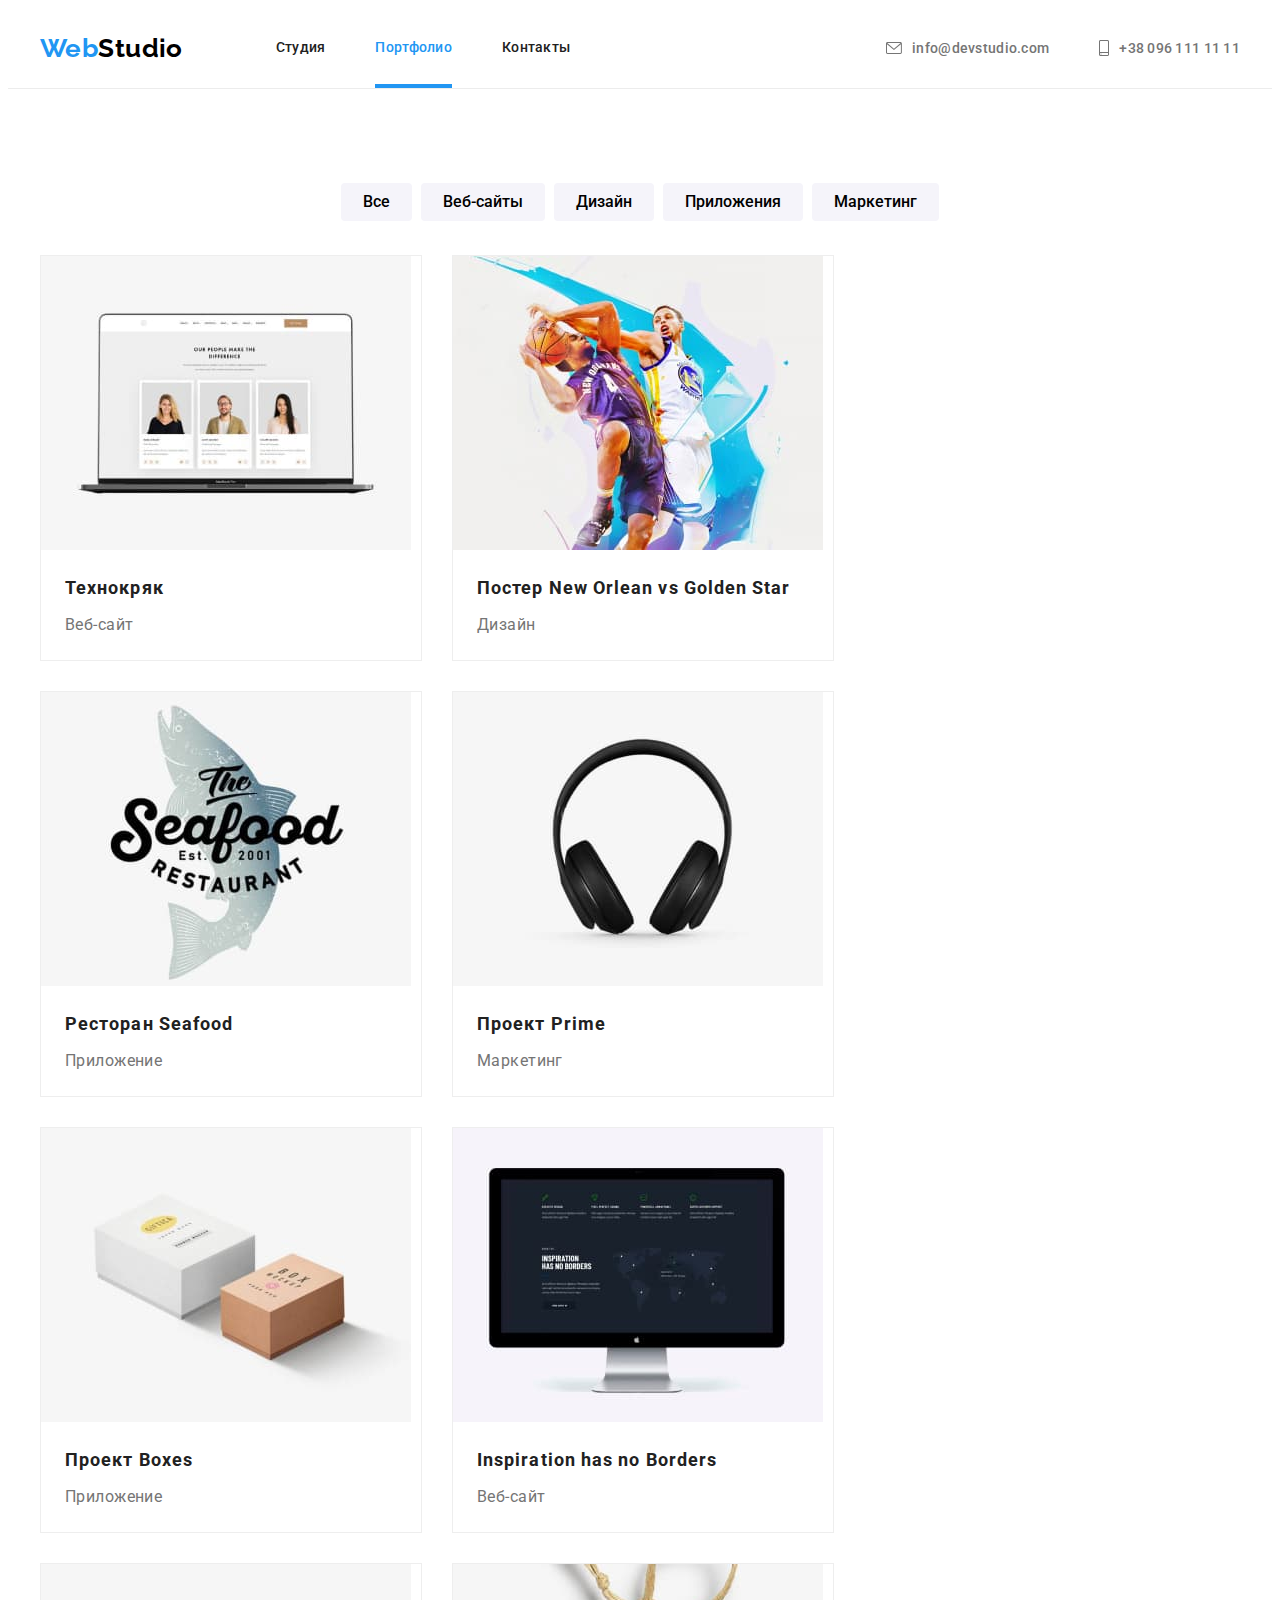
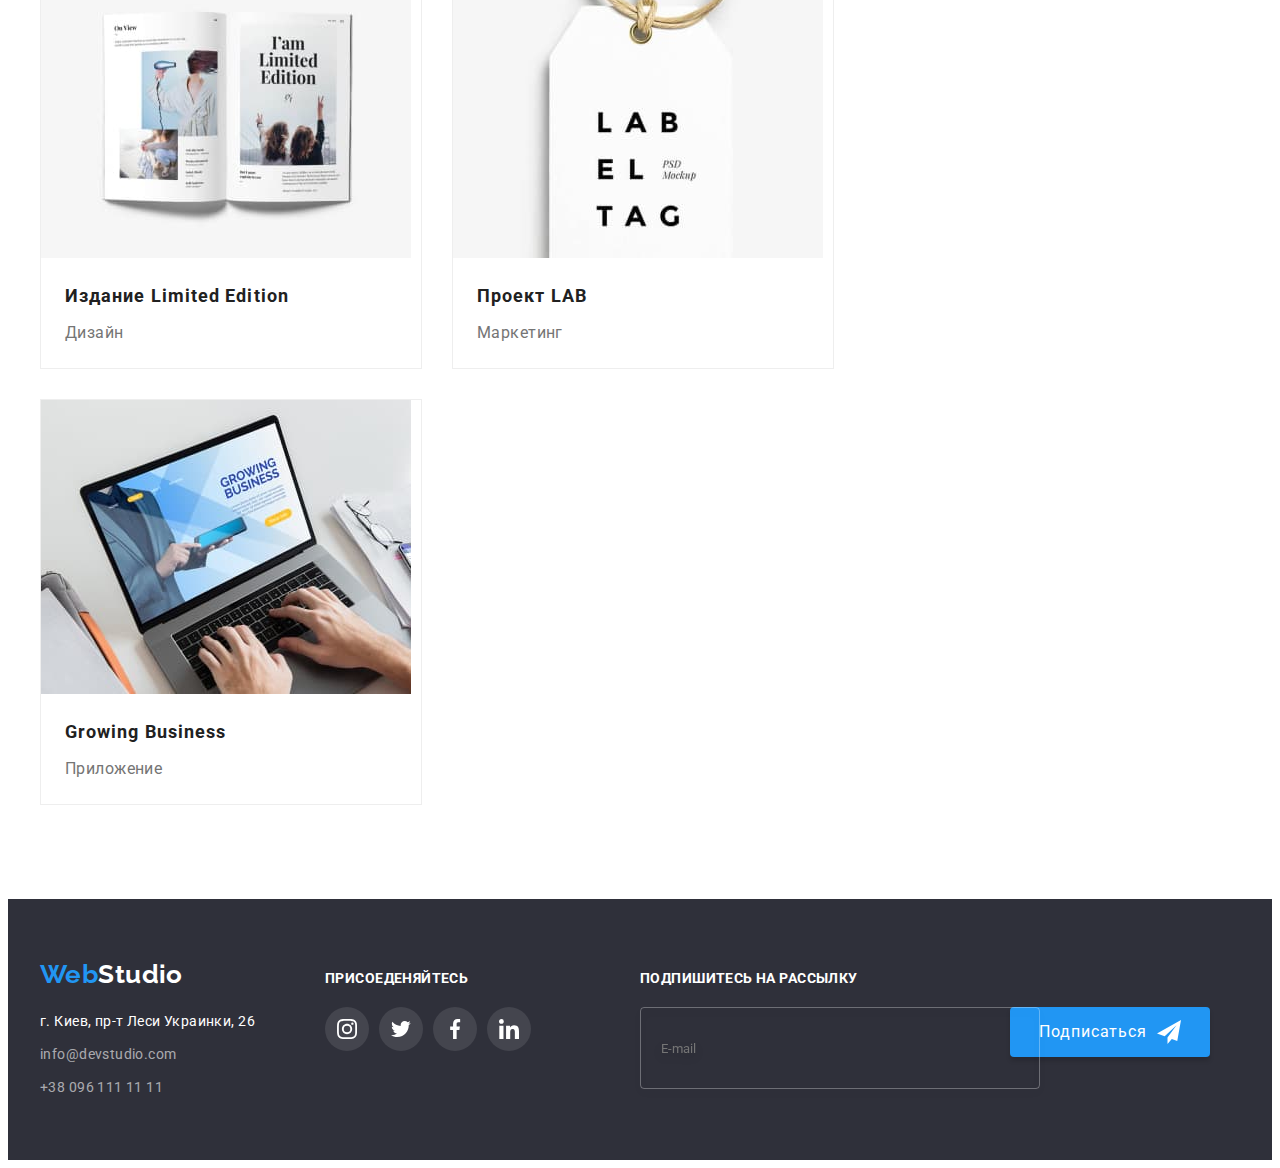
==== portfolio.html @ 7bef616f "add hw6" ====
<!DOCTYPE html>
<html lang="ru">
  <head>
    <meta charset="UTF-8" />
    <meta http-equiv="X-UA-Compatible" content="IE=edge" />
    <meta name="viewport" content="width=device-width, initial-scale=1.0" />
    <title>Portfolio</title>
    <link
      href="https://fonts.googleapis.com/css2?family=Oleo+Script&family=Raleway:wght@700&family=Roboto:wght@400;500;700;900&display=swap"
      rel="stylesheet"
    />
    <link
      rel="stylesheet"
      href="https://cdnjs.cloudflare.com/ajax/libs/modern-normalize/1.1.0/modern-normalize.min.css"
      integrity="sha512-wpPYUAdjBVSE4KJnH1VR1HeZfpl1ub8YT/NKx4PuQ5NmX2tKuGu6U/JRp5y+Y8XG2tV+wKQpNHVUX03MfMFn9Q=="
      crossorigin="anonymous"
      referrerpolicy="no-referrer"
    />
    <link rel="stylesheet" href="./css/styles.css" />
  </head>
  <body>
    <!-- Шапка Сайта -->

    <header class="page-header">
      <div class="container">
        <div class="header-container">
          <a href="./index.html" class="logo">
            <span class="logo-first">Web</span
            ><span class="logo-second">Studio</span>
          </a>
          <nav>
            <ul class="site-nav list">
              <li class="site-nav-item">
                <a href="./index.html" class="link">Студия</a>
              </li>
              <li class="site-nav-item">
                <a href="./portfolio.html" class="link current">Портфолио</a>
              </li>
              <li class="site-nav-item">
                <a href="" class="link">Контакты</a>
              </li>
            </ul>
          </nav>
          <div class="header-contact">
            <a href="mailto:info@devstudio.com" class="contact-item link">
              <svg class="button-icon" width="16" height="12">
                <use href="./images/icons.svg#icon-envelope"></use>
              </svg>
              <span class="link-text">info@devstudio.com</span>
            </a>

            <a href="tel:+380961111111" class="contact-item link">
              <svg class="button-icon" width="10" height="16">
                <use href="./images/icons.svg#icon-smartphone"></use>
              </svg>
              <span class="link-text">+38 096 111 11 11</span></a
            >
          </div>
        </div>
      </div>
    </header>

    <main>
      <section class="section portfolio">
        <div class="container">
          <ul class="filter list">
            <li class="filter-item">
              <button type="button" class="button">Все</button>
            </li>
            <li class="filter-item">
              <button type="button" class="button">Веб-сайты</button>
            </li>
            <li class="filter-item">
              <button type="button" class="button">Дизайн</button>
            </li>
            <li class="filter-item">
              <button type="button" class="button">Приложения</button>
            </li>
            <li class="filter-item">
              <button type="button" class="button">Маркетинг</button>
            </li>
          </ul>
          <ul class="project-set list">
            <li class="project-item">
              <a href="" class="link">
                <div class="card-thumb">
                  <img
                    class="card-image"
                    src="./images/website-tehnokryak.jpg"
                    alt="Веб-страница на ноутбуке"
                  />
                  <div class="project-overlay">
                    <p class="overlay-text">
                      Технокряк это современная площадка распространения
                      коронавируса. Компании используют эту платформу для
                      цифрового шпионажа и атак на защищённые сервера
                      конкурентов.
                    </p>
                  </div>
                </div>

                <div class="card-text">
                  <h2 class="title">Технокряк</h2>
                  <p class="text">Веб-сайт</p>
                </div>
              </a>
            </li>
            <li class="project-item">
              <a href="" class="link">
                <div class="card-thumb">
                  <img
                    class="card-image"
                    src="./images/basketball-poster.jpg"
                    alt="2 баскетболиста"
                  />
                  <div class="project-overlay">
                    <p class="overlay-text">
                      Технокряк это современная площадка распространения
                      коронавируса. Компании используют эту платформу для
                      цифрового шпионажа и атак на защищённые сервера
                      конкурентов.
                    </p>
                  </div>
                </div>

                <div class="card-text">
                  <h2 class="title">Постер New Orlean vs Golden Star</h2>
                  <p class="text">Дизайн</p>
                </div>
              </a>
            </li>
            <li class="project-item">
              <a href="" class="link">
                <div class="card-thumb">
                  <img
                    class="card-image"
                    src="./images/seafood-restaurant.jpg"
                    alt="Логотип с картинкой рыбы"
                  />
                  <div class="project-overlay">
                    <p class="overlay-text">
                      Технокряк это современная площадка распространения
                      коронавируса. Компании используют эту платформу для
                      цифрового шпионажа и атак на защищённые сервера
                      конкурентов.
                    </p>
                  </div>
                </div>

                <div class="card-text">
                  <h2 class="title">Ресторан Seafood</h2>
                  <p class="text">Приложение</p>
                </div>
              </a>
            </li>
            <li class="project-item">
              <a href="" class="link">
                <div class="card-thumb">
                  <img
                    class="card-image"
                    src="./images/project-prime.jpg"
                    alt="наушники"
                  />
                  <div class="project-overlay">
                    <p class="overlay-text">
                      Технокряк это современная площадка распространения
                      коронавируса. Компании используют эту платформу для
                      цифрового шпионажа и атак на защищённые сервера
                      конкурентов.
                    </p>
                  </div>
                </div>

                <div class="card-text">
                  <h2 class="title">Проект Prime</h2>
                  <p class="text">Маркетинг</p>
                </div>
              </a>
            </li>
            <li class="project-item">
              <a href="" class="link">
                <div class="card-thumb">
                  <img
                    class="card-image"
                    src="./images/project-boxes.jpg"
                    alt="2 коробки с логотипами"
                  />
                  <div class="project-overlay">
                    <p class="overlay-text">
                      Технокряк это современная площадка распространения
                      коронавируса. Компании используют эту платформу для
                      цифрового шпионажа и атак на защищённые сервера
                      конкурентов.
                    </p>
                  </div>
                </div>

                <div class="card-text">
                  <h2 class="title">Проект Boxes</h2>
                  <p class="text">Приложение</p>
                </div>
              </a>
            </li>
            <li class="project-item">
              <a href="" class="link">
                <div class="card-thumb">
                  <img
                    class="card-image"
                    src="./images/website-inspiration.jpg"
                    alt="Веб-страница на мониторе"
                  />
                  <div class="project-overlay">
                    <p class="overlay-text">
                      Технокряк это современная площадка распространения
                      коронавируса. Компании используют эту платформу для
                      цифрового шпионажа и атак на защищённые сервера
                      конкурентов.
                    </p>
                  </div>
                </div>

                <div class="card-text">
                  <h2 class="title">Inspiration has no Borders</h2>
                  <p class="text">Веб-сайт</p>
                </div>
              </a>
            </li>
            <li class="project-item">
              <a href="" class="link">
                <div class="card-thumb">
                  <img
                    class="card-image"
                    src="./images/magazine-limited-edition.jpg"
                    alt="журнал"
                  />
                  <div class="project-overlay">
                    <p class="overlay-text">
                      Технокряк это современная площадка распространения
                      коронавируса. Компании используют эту платформу для
                      цифрового шпионажа и атак на защищённые сервера
                      конкурентов.
                    </p>
                  </div>
                </div>

                <div class="card-text">
                  <h2 class="title">Издание Limited Edition</h2>
                  <p class="text">Дизайн</p>
                </div>
              </a>
            </li>
            <li class="project-item">
              <a href="" class="link">
                <div class="card-thumb">
                  <img
                    class="card-image"
                    src="./images/project-lab.jpg"
                    alt="Ярлык с лэйблом"
                  />
                  <div class="project-overlay">
                    <p class="overlay-text">
                      Технокряк это современная площадка распространения
                      коронавируса. Компании используют эту платформу для
                      цифрового шпионажа и атак на защищённые сервера
                      конкурентов.
                    </p>
                  </div>
                </div>

                <div class="card-text">
                  <h2 class="title">Проект LAB</h2>
                  <p class="text">Маркетинг</p>
                </div>
              </a>
            </li>
            <li class="project-item">
              <a href="" class="link">
                <div class="card-thumb">
                  <img
                    class="card-image"
                    src="./images/website-growing-business.jpg"
                    alt="Человек работает за ноутбуком в приложении"
                  />
                  <div class="project-overlay">
                    <p class="overlay-text">
                      Технокряк это современная площадка распространения
                      коронавируса. Компании используют эту платформу для
                      цифрового шпионажа и атак на защищённые сервера
                      конкурентов.
                    </p>
                  </div>
                </div>

                <div class="card-text">
                  <h2 class="title">Growing Business</h2>
                  <p class="text">Приложение</p>
                </div>
              </a>
            </li>
          </ul>
        </div>
      </section>
    </main>

    <!-- Подвал -->
    <footer class="footer">
      <div class="container">
        <div class="separator">
          <div class="left-footer">
            <a href="./index.html" class="logo">
              <span class="logo-first">Web</span
              ><span class="logo-second">Studio</span>
            </a>
            <address class="address">
              <p class="text-address">г. Киев, пр-т Леси Украинки, 26</p>
              <a href="mailto:info@devstudio.com" class="link"
                >info@devstudio.com</a
              >
              <a href="tel:+380961111111" class="link">+38 096 111 11 11</a>
            </address>
          </div>
          <div class="right-footer">
            <b class="join-text">присоеденяйтесь</b>
            <ul class="social-list list">
              <li class="social-item">
                <a href="" class="link"
                  ><svg class="social-icon">
                    <use href="./images/icons.svg#icon-instagram"></use>
                  </svg>
                </a>
              </li>
              <li class="social-item">
                <a href="" class="link"
                  ><svg class="social-icon">
                    <use href="./images/icons.svg#icon-twitter"></use>
                  </svg>
                </a>
              </li>
              <li class="social-item">
                <a href="" class="link"
                  ><svg class="social-icon">
                    <use href="./images/icons.svg#icon-facebook"></use>
                  </svg>
                </a>
              </li>
              <li class="social-item">
                <a href="" class="link"
                  ><svg class="social-icon">
                    <use href="./images/icons.svg#icon-linkedin"></use>
                  </svg>
                </a>
              </li>
            </ul>
          </div>
          <div class="right-footer">
            <b class="join-text">подпишитесь на рассылку</b>
            <form class="subscription-form">
              <label class="form-field"
                ><!-- <span class="email-label">Email</span> -->
                <input
                  type="email"
                  name="email"
                  class="form-input"
                  placeholder="E-mail"
                  required
              /></label>
              <button class="send-button button" type="submit">
                <span class="send-text">Подписаться</span>
                <svg class="send-icon">
                  <use href="./images/icons.svg#icon-send"></use>
                </svg>
              </button>
            </form>
          </div>
        </div>
      </div>
    </footer>
  </body>
</html>
---- css/styles.css ----
/* color: #757575; Основной цвет текста */
/* color: #212121; вторичный цвет текста */
/* #FFFFFF основной цвет фоона */
/* #2F303A вторичный цвет фона */
:root {
  --primary-text-color: #757575;
  --title-text-color: #212121;
  --button-hover-color: #188ce8;
  --accent-color: #2196f3;
  --primary-white-color: #ffffff;
  --secondary-bg-color: #2f303a;
  --filter-bg-color: #f5f4fa;
  --border-color: #eeeeee;
  --social-icons-color: #afb1b8;
  --cubic-const: cubic-bezier(0.4, 0, 0.2, 1);
  --trans-time: 250ms;
}
/* html {
  box-sizing: border-box;
}
*,
*::before,
*::after {
  box-sizing: inherit;
} */
img {
  display: block;
  max-width: 100%;
  height: auto;
}
h1,
h2,
h3,
h4,
h5,
h6,
p,
ul {
  margin: 0;
  padding: 0;
}

body {
  color: var(--primary-text-color);
  background-color: var(--primary-white-color);

  font-family: "Roboto", sans-serif;
  /* font-weight: 400; */
  font-size: 14px;
  letter-spacing: 0.03em;
  line-height: 1.71;
}
button,
input,
optgroup,
select,
textarea {
  font-family: "Roboto", sans-serif;
}
.list {
  list-style: none;
}
.link {
  text-decoration: none;
}
.project-set .link,
.header-contact .link {
  color: inherit;
}
.container {
  width: 1200px;
  padding-left: 15px;
  padding-right: 15px;
  margin: 0 auto;
}

/* COLOR hover */
.address .link,
.page-header .link {
  transition: color var(--trans-time) var(--cubic-const);
}
/* background-color hover */
.hero .button,
.social-item .link {
  transition: background-color var(--trans-time) var(--cubic-const);
}
/* fill hover */
.contact-item .button-icon,
.social-item .social-icon,
.clients-item .client-icon {
  transition: fill var(--trans-time) var(--cubic-const);
}
/* border hover */

/* HEADER */

.header-container {
  height: 80px;
  display: flex;
  justify-content: center;
  align-items: center;
}
.page-header {
  /*   padding-top: 24px;
  padding-bottom: 25px; */
  border-bottom: 1px solid #ececec;
}

/* Logo styles */

.page-header .logo {
  margin-right: 93px;
}
.logo {
  display: inline-block;

  text-decoration: none;
  font-family: "Raleway", sans-serif;
  font-weight: 700;
  line-height: 1.19;
  font-size: 26px;
}
.logo-first {
  color: var(--accent-color);
}
.logo-second {
  color: #000000;
}

/* site navigation styles */
.site-nav {
  display: flex;
}
.site-nav-item:not(:last-child) {
  margin-right: 50px;
}
.site-nav .link {
  position: relative;
  display: block;
  padding-top: 32px;
  padding-bottom: 32px;
  color: var(--title-text-color);
}
/* Current link underline */
.site-nav .link.current::after {
  content: "";
  position: absolute;

  bottom: 0;
  left: 0;
  display: block;
  width: 100%;
  height: 4px;
  background-color: var(--accent-color);
}
.site-nav .link.current {
  color: var(--accent-color);
}
/* contact style */
.header-contact {
  display: flex;

  margin-left: auto;
}
.contact-item:not(:last-child) {
  margin-right: 50px;
}

/* header link style */
.page-header .link {
  font-weight: 500;
  line-height: 1.14;
  letter-spacing: 0.02em;
}
.page-header .link:hover,
.page-header .link:focus {
  color: var(--accent-color);
}
/* hero style */
.hero {
  display: flex;
  justify-content: center;
  align-items: center;
  margin: 0 auto;
  max-width: 1600px;
  height: 600px;
  text-align: center;

  /*   padding-top: 200px;
  padding-bottom: 200px; */

  background-image: linear-gradient(
      rgba(47, 48, 58, 0.4),
      rgba(47, 48, 58, 0.4)
    ),
    url("../images/overlay.jpg");
  background-size: cover;
  background-position: center;
  background-repeat: no-repeat;
  color: var(--primary-white-color);
}
.hero-title {
  max-width: 696px;
  margin: 0 auto 30px;
  font-weight: 900;
  font-size: 44px;
  line-height: 1.36;
  letter-spacing: 0.06em;
  text-transform: uppercase;
}
.button {
  cursor: pointer;
  border-radius: 4px;
  border: 0px;
}

.hero .button {
  background-color: var(--accent-color);
  color: var(--primary-white-color);
  padding: 10px 32px;
  border-radius: 4px;
  box-shadow: 0px 4px 4px rgba(0, 0, 0, 0.15);
  font-size: 16px;
  font-weight: 700;
  line-height: 1.87;

  letter-spacing: 0.06em;
}
.hero .button:hover,
.hero .button:focus {
  background-color: var(--button-hover-color);
}
/* title style */
.title,
.section-title {
  color: var(--title-text-color);
  font-weight: 700;
}

.section {
  padding-top: 94px;
  padding-bottom: 94px;
}
.section.no-btm-padding {
  padding-bottom: 0;
}

.section-title {
  margin: 0 auto 50px;
  font-size: 36px;
  line-height: 1.16;
  text-align: center;
}

/* FEATURES style */
.features-list {
  display: flex;
  flex-wrap: wrap;
  margin-right: -30px;
  margin-bottom: -30px;
  justify-content: center;
}

.features-list .title {
  margin-bottom: 10px;
  font-size: 14px;
  line-height: 1.14;
  text-transform: uppercase;
}

.features-list .item {
  flex-basis: calc((100% / 4) - 30px);
  margin-right: 30px;
  margin-bottom: 30px;
}

/* Services section */
.services-item {
  position: relative;
}
.services-list {
  display: flex;
}
.services-item:not(:last-child) {
  margin-right: 30px;
}
.service-overlay {
  position: absolute;
  bottom: 0;
  right: 0;
  display: flex;
  justify-content: center;
  align-items: center;
  background-color: rgba(47, 48, 58, 0.8);
  width: 100%;
  height: 70px;
}
.service-text {
  padding-left: 15px;
  padding-right: 15px;
  color: var(--primary-white-color);
  font-size: 14px;
  line-height: 1.14;
  text-align: center;
  text-transform: uppercase;
}

/* Team section */
.team {
  background-color: var(--filter-bg-color);
}
.team-item .card {
  box-shadow: 0px 1px 3px rgba(0, 0, 0, 0.12), 0px 1px 1px rgba(0, 0, 0, 0.14),
    0px 2px 1px rgba(0, 0, 0, 0.2);
}
.team-list {
  display: flex;
  flex-wrap: wrap;
  margin-right: -30px;
  margin-bottom: -30px;
}

.team-item {
  background-color: var(--primary-white-color);
  flex-basis: calc((100% / 4) - 30px);
  margin-right: 30px;
  margin-bottom: 30px;
  text-align: center;
  justify-content: center;
  font-size: 16px;
  line-height: 1.88;

  border-radius: 0px 0px 4px 4px;
} /* 
.team-item:not(:last-child) {
  margin-right: 30px;
} */
.team-text {
  display: block;
  margin-top: auto;
  padding-top: 30px;
  padding-bottom: 30px;
}
.team-text .text {
  margin-bottom: 16px;
}
.team-item .title {
  margin-bottom: 10px;
  font-weight: 500;
}
/* footer style */
.footer {
  padding-top: 60px;
  padding-bottom: 60px;
  background-color: var(--secondary-bg-color);
}
.footer .logo {
  margin-bottom: 20px;
}
.footer .logo-second {
  color: var(--primary-white-color);
}

.text-address {
  color: var(--primary-white-color);
}
.address {
  font-style: normal;
  display: flex;
  flex-direction: column;
}
.address > *:not(:last-child) {
  margin-bottom: 9px;
}
.address .link {
  color: rgba(255, 255, 255, 0.6);
}
.address .link:hover,
.address .link:focus {
  color: var(--accent-color);
}

/* PORTFOLIO PAGE */
/* filters style */

.filter.list {
  display: flex;
  justify-content: center;
  align-items: center;
  margin-bottom: 34px;
}
.filter-item {
  display: inline-block;
}
.filter-item:not(:last-child) {
  margin-right: 9px;
}

.filter .button {
  position: relative;
  background-color: var(--filter-bg-color);
  font-weight: 500;
  font-size: 16px;
  line-height: 1.63;

  padding: 6px 22px;
  transition: color var(--trans-time) var(--cubic-const),
    background-color var(--trans-time) var(--cubic-const);
}

.filter .button::before {
  content: " ";
  position: absolute;
  top: 0;
  right: 0;
  bottom: 0;
  left: 0;
  border-radius: 4px;
  box-shadow: 0px 3px 1px rgba(0, 0, 0, 0.1), 0px 1px 2px rgba(0, 0, 0, 0.08),
    0px 2px 2px rgba(0, 0, 0, 0.12);
  /* Create the box shadow at expanded size. */

  /* Hidden by default. */
  opacity: 0;
  transition: opacity var(--trans-time) var(--cubic-const);
}
.filter .button:hover::before,
.filter .button:focus::before {
  opacity: 1;
}
.filter .button:hover,
.filter .button:focus {
  background-color: var(--accent-color);
  color: var(--primary-white-color);
}
/* projects styles */

.project-set .title {
  font-size: 18px;
  line-height: 2;
  letter-spacing: 0.06em;
}
.project-set .text {
  font-size: 16px;
  line-height: 1.88;
}
.project-set {
  display: flex;
  flex-wrap: wrap;
  margin-right: -30px;
  margin-bottom: -30px;
}
.project-item {
  flex-basis: calc((100% / 3) - 30px);
  margin-right: 30px;
  margin-bottom: 30px;
  border: 1px solid var(--border-color);
  /*   overflow: hidden; */
}
.project-item a {
  display: block;
}
.card-text {
  padding: 20px 24px;
  text-align: left;
}

.card-text > .title {
  margin-bottom: 4px;
}
/* SVG SETTINGS */
.button-icon {
  padding: 0;
  margin: 0;
  /*  display: inline-block; */
  /* vertical-align: middle; */
}
.contact-item.link {
  display: flex;
  justify-content: center;
  align-items: center;
  line-height: normal;
}
.header-contact .button-icon {
  margin-right: 10px;
  fill: var(--primary-text-color);
}

.contact-item.link:hover > *,
.contact-item.link:focus > * {
  fill: var(--accent-color);
}
.hero-container {
  padding-left: 15px;
  padding-right: 15px;
  margin: 0 auto;
}
.features-icons {
  width: 70px;
  height: 70px;
}

.features-thumb {
  padding: 25px 100px;
  margin-bottom: 30px;
  background-color: var(--filter-bg-color);
}
.social-icon {
  width: 20px;
  height: 20px;
  fill: var(--social-icons-color);
}
.social-list {
  display: flex;
  flex-basis: calc((100% / 4) - 10px);
  margin-right: -10px;
  justify-content: center;
  align-items: center;
}
.social-item {
  width: 44px;
  height: 44px;
  background-color: var(--primary-white-color);

  display: block;

  text-align: center;
  margin-right: 10px;
}
.team .social-item .link {
  background-color: var(--primary-white-color);
}
.social-item .link {
  border-radius: 50%;
  width: 100%;
  height: 100%;
  display: flex;
  align-items: center;
  justify-content: center;
}
.social-item .link:focus > *,
.social-item .link:hover > * {
  fill: var(--primary-white-color);
}
.social-item .link:focus,
.social-item .link:hover {
  background-color: var(--accent-color);
}
.clients .section-title {
  margin-bottom: 50px;
}
.clients-list {
  display: flex;
  /*   flex-basis: calc((100% / 6) - 30px); */
  margin-right: -30px;

  align-items: center;
}
.clients-item {
  width: 100%;
  height: 100%;
  margin-right: 30px;
}
.clients-item .link {
  padding: 16px 32px;
  width: 170px;
  height: 92px;
  display: block;
  border: 1px solid var(--social-icons-color);
  border-radius: 4px;
  transition: border-color var(--trans-time) var(--cubic-const);
  /* align-items: center;
  justify-content: center; */
}
.client-icon {
  margin: 0;
  padding: 0;
  width: 100%;
  height: 100%;
  fill: var(--social-icons-color);
}
.clients-item .link:focus,
.clients-item .link:hover {
  border-color: var(--accent-color);
}
.clients-item .link:focus > *,
.clients-item .link:hover > * {
  fill: var(--accent-color);
}
.separator {
  display: flex;
}
.left-footer {
  margin-right: 70px;
}
.right-footer:not(:last-child) {
  margin-right: 109px;
}
.right-footer {
  padding-top: 12px;
}
.join-text {
  display: block;
  line-height: 1.14;
  color: var(--primary-white-color);
  text-transform: uppercase;
  margin-bottom: 20px;
}
.footer .social-icon {
  fill: var(--primary-white-color);
}
.footer .social-item {
  background-color: transparent;
}
.right-footer .link {
  background: rgba(255, 255, 255, 0.1);
}
.project-item .link {
  position: relative;
  width: 100%;
  height: 100%;
}
.project-item .link::before {
  content: " ";
  position: absolute;
  top: 0;
  right: 0;
  bottom: 0;
  left: 0;
  box-shadow: 0px 1px 1px rgba(0, 0, 0, 0.12), 0px 4px 4px rgba(0, 0, 0, 0.06),
    1px 4px 6px rgba(0, 0, 0, 0.16);
  opacity: 0;
  transition: opacity var(--trans-time) var(--cubic-const);
}
.project-item .link:hover::before,
.project-item .link:focus::before {
  opacity: 1;
}
.link-text {
  display: block;
}
.card-thumb {
  position: relative;
  overflow: hidden;
}
.project-overlay {
  display: flex;
  justify-content: center;
  align-items: center;
  position: absolute;

  top: 0;
  left: 0;
  /*   right: 0;
  bottom: 0; */
  width: 100%;
  height: 101%;
  background-color: rgba(33, 150, 243, 0.9);
  transform: translateY(100%);
  transition: transform var(--trans-time) var(--cubic-const);
}
.project-item :hover .project-overlay,
.project-item :focus .project-overlay {
  transform: translateY(0);
}
.overlay-text {
  padding-left: 24px;
  padding-right: 24px;
  /*   width: 322px; */
  color: var(--primary-white-color);
  font-size: 18px;
  line-height: 1.56;

  /* or 156% */
}

/* Backdrop  */
.backdrop {
  position: fixed;
  top: 0;
  left: 0;
  width: 100%;
  height: 100%;
  background: rgba(0, 0, 0, 0.2);
  opacity: 1;
  /*   visibility: visible; */
  transition: opacity 250ms ease-in;
  /* transition: opacity var(--trans-time) cubic-bezier(); */
}
.backdrop.is-hidden {
  opacity: 0;
  pointer-events: none;
}
.modal {
  position: absolute;
  top: 50%;
  left: 50%;
  transform: translate(-50%, -50%) scale(1);
  min-height: 581px;
  min-width: 528px;
  background-color: var(--primary-white-color);
  box-shadow: 0px 1px 3px rgba(0, 0, 0, 0.12), 0px 1px 1px rgba(0, 0, 0, 0.14),
    0px 2px 1px rgba(0, 0, 0, 0.2);
  border-radius: 4px;
  transition: transform 250ms ease-out;
}
.modal-button {
  position: absolute;
  top: 8px;
  right: 8px;
  /* transform: translate(-50%, -50%); */
  /*   display: flex;
  align-items: center;
  justify-content: center; */

  width: 30px;
  height: 30px;
  border-radius: 50%;
  background-color: var(--primary-white-color);
  margin: 0;
  padding: 0;
  border: 1px solid rgba(0, 0, 0, 0.1);
}

.modal-button:hover,
.modal-button:focus {
  cursor: pointer;
}
.modal-icon {
  position: absolute;
  top: 50%;
  left: 50%;
  transform: translate(-50%, -50%);
  width: 11px;
  height: 11px;
  fill: #000000;
  transition: fill var(--trans-time) var(--cubic-const);
}
.modal-button:hover > .modal-icon {
  fill: var(--accent-color);
}
.backdrop.is-hidden .modal {
  transform: translate(-50%, -50%) scale(0.9);
}
/* .subscription-form .email-label {
  position: absolute;

  left: 16px;
  top: 50%;
  transform: translateY(-50%);
  font-size: 16px;
  line-height: 1.25;
  margin-right: 45px;
  color: rgba(255, 255, 255, 0.6);
} */
.subscription-form {
  display: flex;
  justify-content: center;
  align-items: center;
  height: 50px;
}
.subscription-form .form-field {
  position: relative;
  display: block;
  min-width: 358px;
  height: 100%;
  margin-right: 12px;
}
.subscription-form .form-input {
  width: 100%;
  height: 100%;
  color: var(--primary-white-color);
  background-color: inherit;
  border: 1px solid rgba(255, 255, 255, 0.3);

  filter: drop-shadow(0px 4px 4px rgba(0, 0, 0, 0.15));
  border-radius: 4px;
  margin: 0;
  padding: 15px 20px;
}
.subscription-form .send-button {
  width: 200px;
  height: 100%;
  display: flex;
  justify-content: center;
  align-items: center;

  background-color: var(--accent-color);
  box-shadow: 0px 4px 4px rgba(0, 0, 0, 0.15);
}
.subscription-form .send-text {
  margin-right: 10px;
  color: var(--primary-white-color);

  font-size: 16px;
  line-height: 1.87;

  letter-spacing: 0.06em;
}

.subscription-form .send-icon {
  fill: var(--primary-white-color);
  width: 24px;
  height: 24px;
}
.application-form .inputs {
  display: flex;
  flex-direction: column;
  align-items: center;
  justify-content: center;
  width: 100%;
}
.application-form .form-field {
  position: relative;
  width: 100%;
  /* height: 40px; */
  display: block;
  margin-bottom: 28px;
}
.application-form .form-input {
  width: 100%;
  padding-top: 12px;
  padding-bottom: 12px;
  padding-right: 12px;
  padding-left: 42px;
  border: 1px solid rgba(33, 33, 33, 0.2);
  color: var(--title-text-color);
  border-radius: 4px;
  transition: border-color var(--trans-time) var(--cubic-const);
}
/* label {
  display: block;
}
 */
.form-container {
  width: 100%;
  padding-top: 40px;
  padding-left: 40px;
  padding-right: 40px;
  margin: 0 auto;
}
.application-text {
  display: block;
  text-align: center;
  margin-bottom: 30px;
  font-size: 20px;
  line-height: 1.15;

  color: var(--title-text-color);
}
.application-form .comment-area::placeholder {
  letter-spacing: 0.01em;

  color: rgba(117, 117, 117, 0.5);
}
.application-form .comment-area {
  display: block;
  width: 100%;
  padding: 12px 16px;
  border: 1px solid rgba(33, 33, 33, 0.2);
  color: var(--title-text-color);
  border-radius: 4px;
  resize: none;
  transition: border-color var(--trans-time) var(--cubic-const);
}

.application-form .label-text {
  position: absolute;
  left: 0;
  top: -4px;
  transform: translateY(-100%);
  display: block;
  margin-bottom: 4px;
  font-size: 12px;
  line-height: 1.16;
  /* identical to box height */

  letter-spacing: 0.01em;
}
.application-icon {
  position: absolute;
  top: 50%;
  transform: translateY(-50%);
  left: 12px;
  display: inline-block;
  width: 18px;
  height: 18px;
  fill: var var(--title-text-color);
  transition: fill var(--trans-time) var(--cubic-const);
}
.checkbox {
  position: absolute;
  width: 1px;
  height: 1px;
  margin: -1px;
  border: 0;
  padding: 0;
  clip: rect(0 0 0 0);
  overflow: hidden;
  /*   -webkit-appearance: none;
  -moz-appearance: none;
  appearance: none; */
}
.checkbox-label {
  display: flex;
  align-items: center;
  justify-content: center;
  cursor: pointer;
  margin-bottom: 30px;
}
.checkbox-icon {
  display: inline-block;
  width: 16px;
  height: 15px;

  /*   background-image: url("../images/check.svg"); */
  border: 2px solid var(--title-text-color);
  border-radius: 2px;
  margin-right: 7px;
  transition: background-color var(--trans-time) var(--cubic-const);
}
.checkbox:checked + .checkbox-icon {
  border: 0;
  border-color: transparent;
  background-color: var(--accent-color);
  background-size: contain;
  background-origin: border-box;
}
.mailing-text {
  user-select: none;
}
.mailing-text .link {
  color: var(--accent-color);
  text-decoration: underline;
}
.application-form .send-button {
  display: block;
  width: 200px;
  height: 50px;
  margin: 0 auto;
  background-color: var(--accent-color);
  box-shadow: 0px 4px 4px rgba(0, 0, 0, 0.15);
}
.application-form .send-text {
  color: var(--primary-white-color);

  font-size: 16px;
  line-height: 1.87;

  letter-spacing: 0.06em;
}
.send-button:hover,
.send-button:focus {
  background-color: var(--button-hover-color);
}
.send-button {
  transition: background-color var(--trans-time) var(--cubic-const);
}
.application-form .comment-area:focus,
.application-form .form-input:focus {
  border-color: var(--accent-color);
  outline: transparent;
}
.application-form .form-input:focus + .application-icon {
  fill: var(--accent-color);
}
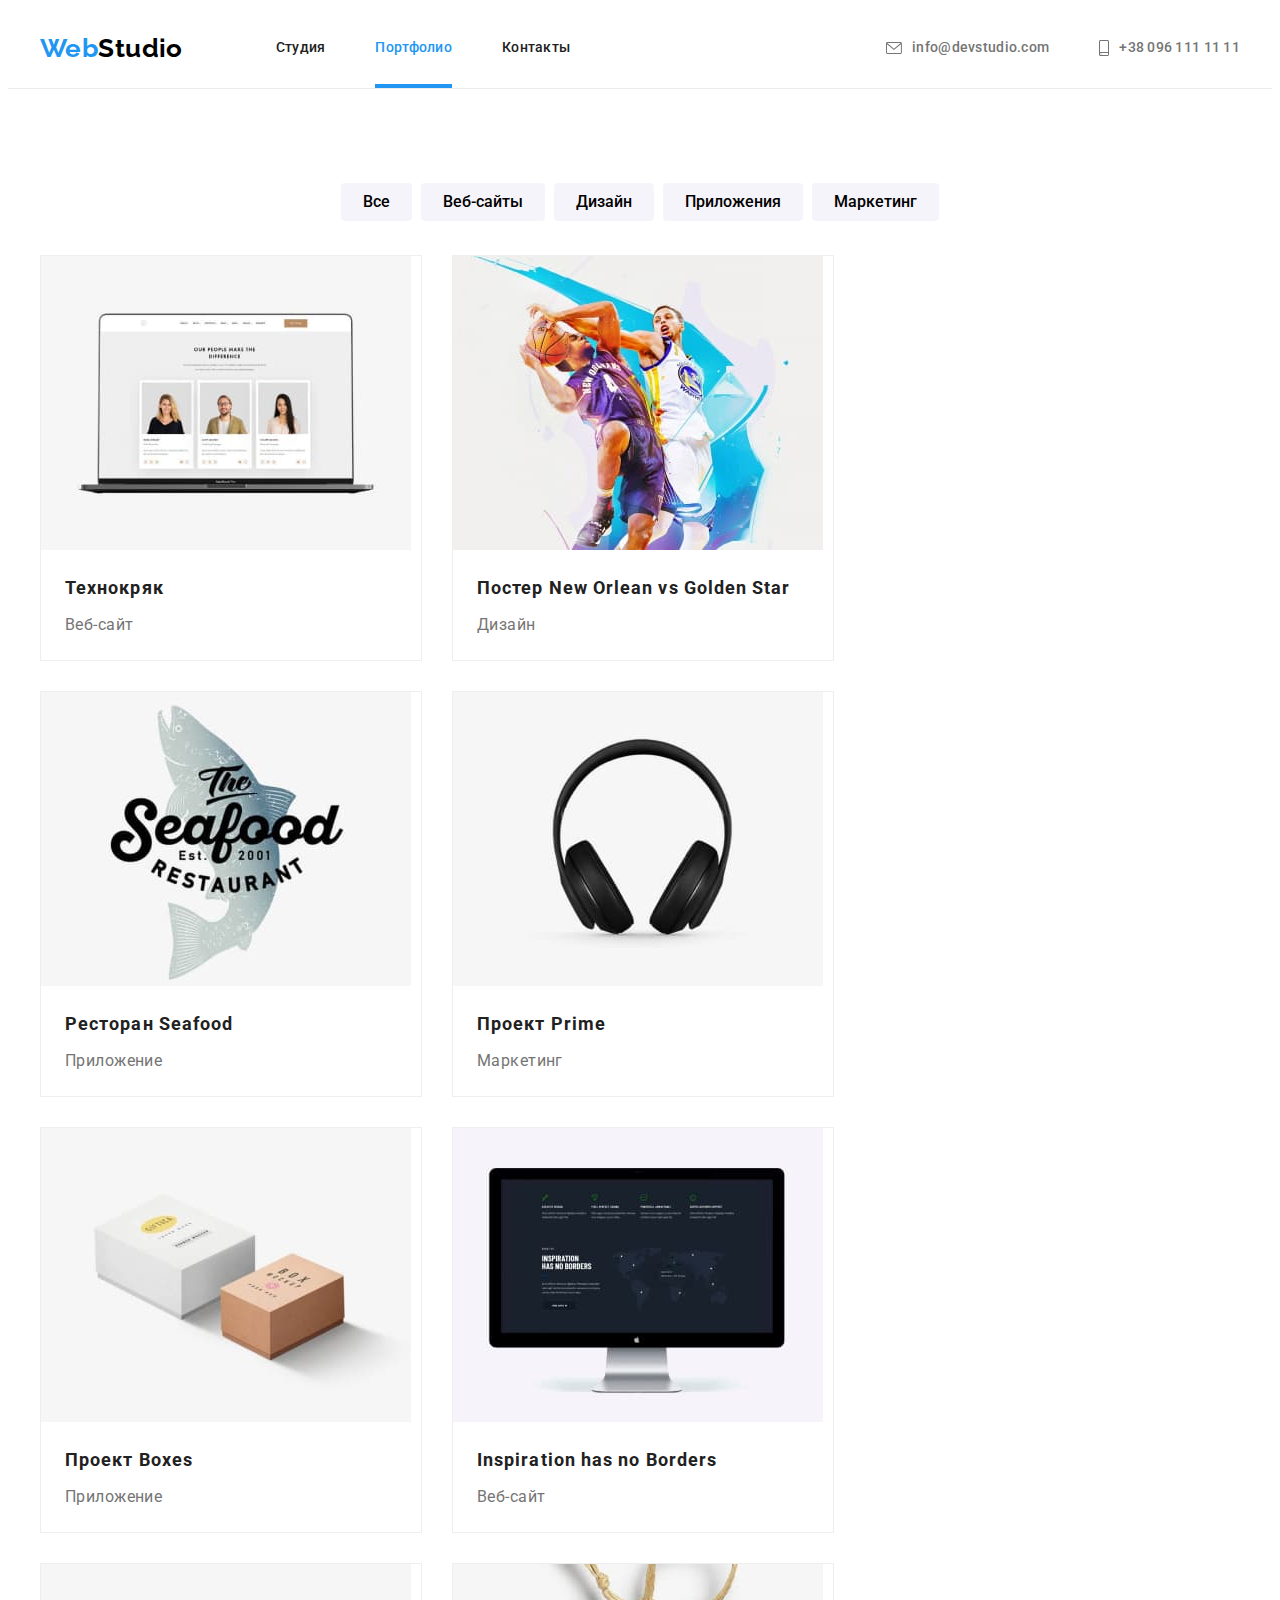
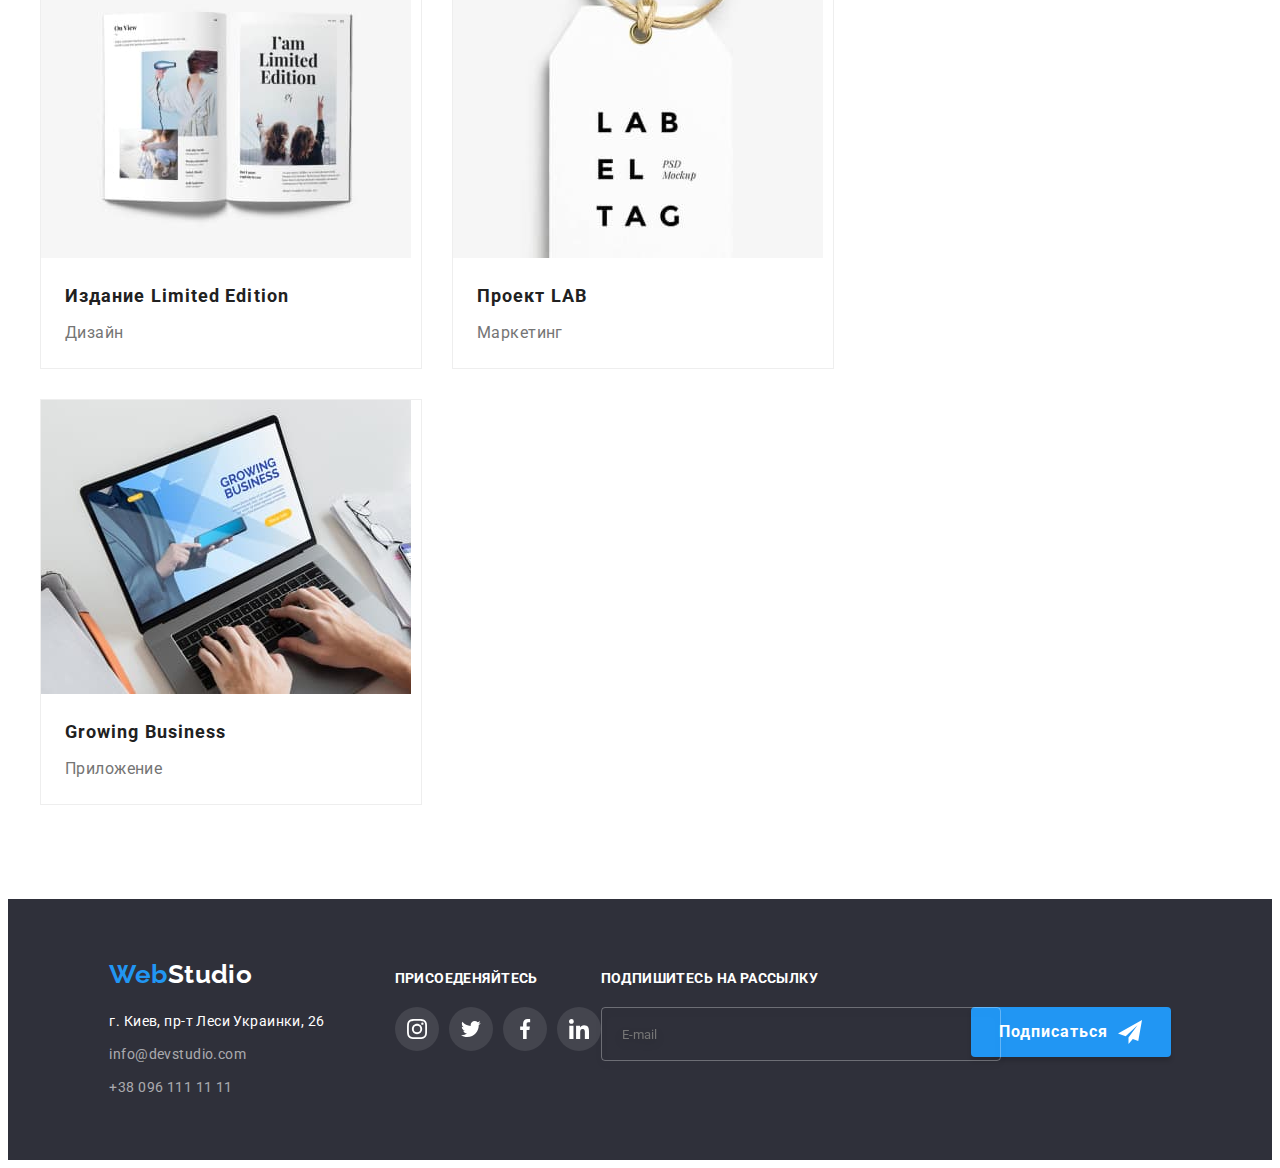
==== commit 3c8ad3c9: "change html code to BEM method" ====
--- a/portfolio.html
+++ b/portfolio.html
@@ -23,37 +23,58 @@
 
     <header class="page-header">
       <div class="container">
-        <div class="header-container">
-          <a href="./index.html" class="logo">
-            <span class="logo-first">Web</span
-            ><span class="logo-second">Studio</span>
-          </a>
-          <nav>
-            <ul class="site-nav list">
-              <li class="site-nav-item">
-                <a href="./index.html" class="link">Студия</a>
+        <div class="page-header__layout">
+          <nav class="page-header__nav">
+            <a href="./index.html" class="logo page-header__logo">
+              <span class="logo__text logo__text--color--accent">Web</span
+              ><span class="logo__text logo__text--color--black">Studio</span>
+            </a>
+            <ul class="site-nav nav__site-nav list">
+              <li class="site-nav__item">
+                <a
+                  href="./index.html"
+                  class="site-nav__link link page-header__link"
+                  >Студия</a
+                >
               </li>
-              <li class="site-nav-item">
-                <a href="./portfolio.html" class="link current">Портфолио</a>
+              <li class="site-nav__item">
+                <a
+                  href="./portfolio.html"
+                  class="
+                    site-nav__link
+                    link
+                    page-header__link
+                    site-nav__link--current
+                  "
+                  >Портфолио</a
+                >
               </li>
-              <li class="site-nav-item">
-                <a href="" class="link">Контакты</a>
+              <li class="site-nav__item">
+                <a href="" class="site-nav__link link page-header__link"
+                  >Контакты</a
+                >
               </li>
             </ul>
           </nav>
-          <div class="header-contact">
-            <a href="mailto:info@devstudio.com" class="contact-item link">
-              <svg class="button-icon" width="16" height="12">
+          <div class="page-header__contact">
+            <a
+              href="mailto:info@devstudio.com"
+              class="contact__item link page-header__link"
+            >
+              <svg class="contact__icon" width="16" height="12">
                 <use href="./images/icons.svg#icon-envelope"></use>
               </svg>
-              <span class="link-text">info@devstudio.com</span>
+              <div class="contact__text">info@devstudio.com</div>
             </a>
 
-            <a href="tel:+380961111111" class="contact-item link">
-              <svg class="button-icon" width="10" height="16">
+            <a
+              href="tel:+380961111111"
+              class="contact__item link page-header__link"
+            >
+              <svg class="contact__icon" width="10" height="16">
                 <use href="./images/icons.svg#icon-smartphone"></use>
               </svg>
-              <span class="link-text">+38 096 111 11 11</span></a
+              <div class="contact__text">+38 096 111 11 11</div></a
             >
           </div>
         </div>
@@ -61,239 +82,253 @@
     </header>
 
     <main>
-      <section class="section portfolio">
+      <section class="section">
         <div class="container">
-          <ul class="filter list">
-            <li class="filter-item">
-              <button type="button" class="button">Все</button>
-            </li>
-            <li class="filter-item">
-              <button type="button" class="button">Веб-сайты</button>
-            </li>
-            <li class="filter-item">
-              <button type="button" class="button">Дизайн</button>
-            </li>
-            <li class="filter-item">
-              <button type="button" class="button">Приложения</button>
-            </li>
-            <li class="filter-item">
-              <button type="button" class="button">Маркетинг</button>
+          <ul class="filter-list">
+            <li class="filter-list__item">
+              <button type="button" class="button filter-list__button">
+                Все
+              </button>
+            </li>
+            <li class="filter-list__item">
+              <button type="button" class="button filter-list__button">
+                Веб-сайты
+              </button>
+            </li>
+            <li class="filter-list__item">
+              <button type="button" class="button filter-list__button">
+                Дизайн
+              </button>
+            </li>
+            <li class="filter-list__item">
+              <button type="button" class="button filter-list__button">
+                Приложения
+              </button>
+            </li>
+            <li class="filter-list__item">
+              <button type="button" class="button filter-list__button">
+                Маркетинг
+              </button>
             </li>
           </ul>
           <ul class="project-set list">
-            <li class="project-item">
-              <a href="" class="link">
-                <div class="card-thumb">
-                  <img
-                    class="card-image"
+            <li class="project-set__item">
+              <a href="" class="project-card link">
+                <div class="project-card__thumb">
+                  <img
+                    class="project-card__image"
                     src="./images/website-tehnokryak.jpg"
                     alt="Веб-страница на ноутбуке"
                   />
-                  <div class="project-overlay">
-                    <p class="overlay-text">
-                      Технокряк это современная площадка распространения
-                      коронавируса. Компании используют эту платформу для
-                      цифрового шпионажа и атак на защищённые сервера
-                      конкурентов.
-                    </p>
-                  </div>
-                </div>
-
-                <div class="card-text">
-                  <h2 class="title">Технокряк</h2>
-                  <p class="text">Веб-сайт</p>
-                </div>
-              </a>
-            </li>
-            <li class="project-item">
-              <a href="" class="link">
-                <div class="card-thumb">
-                  <img
-                    class="card-image"
+                  <div class="project-card__overlay">
+                    <p class="project-card__overlay-text">
+                      Технокряк это современная площадка распространения
+                      коронавируса. Компании используют эту платформу для
+                      цифрового шпионажа и атак на защищённые сервера
+                      конкурентов.
+                    </p>
+                  </div>
+                </div>
+
+                <div class="project-card__label">
+                  <h2 class="project-card__title">Технокряк</h2>
+                  <p class="project-card__text">Веб-сайт</p>
+                </div>
+              </a>
+            </li>
+            <li class="project-set__item">
+              <a href="" class="project-card link">
+                <div class="project-card__thumb">
+                  <img
+                    class="project-card__image"
                     src="./images/basketball-poster.jpg"
                     alt="2 баскетболиста"
                   />
-                  <div class="project-overlay">
-                    <p class="overlay-text">
-                      Технокряк это современная площадка распространения
-                      коронавируса. Компании используют эту платформу для
-                      цифрового шпионажа и атак на защищённые сервера
-                      конкурентов.
-                    </p>
-                  </div>
-                </div>
-
-                <div class="card-text">
-                  <h2 class="title">Постер New Orlean vs Golden Star</h2>
-                  <p class="text">Дизайн</p>
-                </div>
-              </a>
-            </li>
-            <li class="project-item">
-              <a href="" class="link">
-                <div class="card-thumb">
-                  <img
-                    class="card-image"
+                  <div class="project-card__overlay">
+                    <p class="project-card__overlay-text">
+                      Технокряк это современная площадка распространения
+                      коронавируса. Компании используют эту платформу для
+                      цифрового шпионажа и атак на защищённые сервера
+                      конкурентов.
+                    </p>
+                  </div>
+                </div>
+
+                <div class="project-card__label">
+                  <h2 class="project-card__title">
+                    Постер New Orlean vs Golden Star
+                  </h2>
+                  <p class="project-card__text">Дизайн</p>
+                </div>
+              </a>
+            </li>
+            <li class="project-set__item">
+              <a href="" class="project-card link">
+                <div class="project-card__thumb">
+                  <img
+                    class="project-card__image"
                     src="./images/seafood-restaurant.jpg"
                     alt="Логотип с картинкой рыбы"
                   />
-                  <div class="project-overlay">
-                    <p class="overlay-text">
-                      Технокряк это современная площадка распространения
-                      коронавируса. Компании используют эту платформу для
-                      цифрового шпионажа и атак на защищённые сервера
-                      конкурентов.
-                    </p>
-                  </div>
-                </div>
-
-                <div class="card-text">
-                  <h2 class="title">Ресторан Seafood</h2>
-                  <p class="text">Приложение</p>
-                </div>
-              </a>
-            </li>
-            <li class="project-item">
-              <a href="" class="link">
-                <div class="card-thumb">
-                  <img
-                    class="card-image"
+                  <div class="project-card__overlay">
+                    <p class="project-card__overlay-text">
+                      Технокряк это современная площадка распространения
+                      коронавируса. Компании используют эту платформу для
+                      цифрового шпионажа и атак на защищённые сервера
+                      конкурентов.
+                    </p>
+                  </div>
+                </div>
+
+                <div class="project-card__label">
+                  <h2 class="project-card__title">Ресторан Seafood</h2>
+                  <p class="project-card__text">Приложение</p>
+                </div>
+              </a>
+            </li>
+            <li class="project-set__item">
+              <a href="" class="project-card link">
+                <div class="project-card__thumb">
+                  <img
+                    class="project-card__image"
                     src="./images/project-prime.jpg"
                     alt="наушники"
                   />
-                  <div class="project-overlay">
-                    <p class="overlay-text">
-                      Технокряк это современная площадка распространения
-                      коронавируса. Компании используют эту платформу для
-                      цифрового шпионажа и атак на защищённые сервера
-                      конкурентов.
-                    </p>
-                  </div>
-                </div>
-
-                <div class="card-text">
-                  <h2 class="title">Проект Prime</h2>
-                  <p class="text">Маркетинг</p>
-                </div>
-              </a>
-            </li>
-            <li class="project-item">
-              <a href="" class="link">
-                <div class="card-thumb">
-                  <img
-                    class="card-image"
+                  <div class="project-card__overlay">
+                    <p class="project-card__overlay-text">
+                      Технокряк это современная площадка распространения
+                      коронавируса. Компании используют эту платформу для
+                      цифрового шпионажа и атак на защищённые сервера
+                      конкурентов.
+                    </p>
+                  </div>
+                </div>
+
+                <div class="project-card__label">
+                  <h2 class="project-card__title">Проект Prime</h2>
+                  <p class="project-card__text">Маркетинг</p>
+                </div>
+              </a>
+            </li>
+            <li class="project-set__item">
+              <a href="" class="project-card link">
+                <div class="project-card__thumb">
+                  <img
+                    class="project-card__image"
                     src="./images/project-boxes.jpg"
                     alt="2 коробки с логотипами"
                   />
-                  <div class="project-overlay">
-                    <p class="overlay-text">
-                      Технокряк это современная площадка распространения
-                      коронавируса. Компании используют эту платформу для
-                      цифрового шпионажа и атак на защищённые сервера
-                      конкурентов.
-                    </p>
-                  </div>
-                </div>
-
-                <div class="card-text">
-                  <h2 class="title">Проект Boxes</h2>
-                  <p class="text">Приложение</p>
-                </div>
-              </a>
-            </li>
-            <li class="project-item">
-              <a href="" class="link">
-                <div class="card-thumb">
-                  <img
-                    class="card-image"
+                  <div class="project-card__overlay">
+                    <p class="project-card__overlay-text">
+                      Технокряк это современная площадка распространения
+                      коронавируса. Компании используют эту платформу для
+                      цифрового шпионажа и атак на защищённые сервера
+                      конкурентов.
+                    </p>
+                  </div>
+                </div>
+
+                <div class="project-card__label">
+                  <h2 class="project-card__title">Проект Boxes</h2>
+                  <p class="project-card__text">Приложение</p>
+                </div>
+              </a>
+            </li>
+            <li class="project-set__item">
+              <a href="" class="project-card link">
+                <div class="project-card__thumb">
+                  <img
+                    class="project-card__image"
                     src="./images/website-inspiration.jpg"
                     alt="Веб-страница на мониторе"
                   />
-                  <div class="project-overlay">
-                    <p class="overlay-text">
-                      Технокряк это современная площадка распространения
-                      коронавируса. Компании используют эту платформу для
-                      цифрового шпионажа и атак на защищённые сервера
-                      конкурентов.
-                    </p>
-                  </div>
-                </div>
-
-                <div class="card-text">
-                  <h2 class="title">Inspiration has no Borders</h2>
-                  <p class="text">Веб-сайт</p>
-                </div>
-              </a>
-            </li>
-            <li class="project-item">
-              <a href="" class="link">
-                <div class="card-thumb">
-                  <img
-                    class="card-image"
+                  <div class="project-card__overlay">
+                    <p class="project-card__overlay-text">
+                      Технокряк это современная площадка распространения
+                      коронавируса. Компании используют эту платформу для
+                      цифрового шпионажа и атак на защищённые сервера
+                      конкурентов.
+                    </p>
+                  </div>
+                </div>
+
+                <div class="project-card__label">
+                  <h2 class="project-card__title">
+                    Inspiration has no Borders
+                  </h2>
+                  <p class="project-card__text">Веб-сайт</p>
+                </div>
+              </a>
+            </li>
+            <li class="project-set__item">
+              <a href="" class="project-card link">
+                <div class="project-card__thumb">
+                  <img
+                    class="project-card__image"
                     src="./images/magazine-limited-edition.jpg"
                     alt="журнал"
                   />
-                  <div class="project-overlay">
-                    <p class="overlay-text">
-                      Технокряк это современная площадка распространения
-                      коронавируса. Компании используют эту платформу для
-                      цифрового шпионажа и атак на защищённые сервера
-                      конкурентов.
-                    </p>
-                  </div>
-                </div>
-
-                <div class="card-text">
-                  <h2 class="title">Издание Limited Edition</h2>
-                  <p class="text">Дизайн</p>
-                </div>
-              </a>
-            </li>
-            <li class="project-item">
-              <a href="" class="link">
-                <div class="card-thumb">
-                  <img
-                    class="card-image"
+                  <div class="project-card__overlay">
+                    <p class="project-card__overlay-text">
+                      Технокряк это современная площадка распространения
+                      коронавируса. Компании используют эту платформу для
+                      цифрового шпионажа и атак на защищённые сервера
+                      конкурентов.
+                    </p>
+                  </div>
+                </div>
+
+                <div class="project-card__label">
+                  <h2 class="project-card__title">Издание Limited Edition</h2>
+                  <p class="project-card__text">Дизайн</p>
+                </div>
+              </a>
+            </li>
+            <li class="project-set__item">
+              <a href="" class="project-card link">
+                <div class="project-card__thumb">
+                  <img
+                    class="project-card__image"
                     src="./images/project-lab.jpg"
                     alt="Ярлык с лэйблом"
                   />
-                  <div class="project-overlay">
-                    <p class="overlay-text">
-                      Технокряк это современная площадка распространения
-                      коронавируса. Компании используют эту платформу для
-                      цифрового шпионажа и атак на защищённые сервера
-                      конкурентов.
-                    </p>
-                  </div>
-                </div>
-
-                <div class="card-text">
-                  <h2 class="title">Проект LAB</h2>
-                  <p class="text">Маркетинг</p>
-                </div>
-              </a>
-            </li>
-            <li class="project-item">
-              <a href="" class="link">
-                <div class="card-thumb">
-                  <img
-                    class="card-image"
+                  <div class="project-card__overlay">
+                    <p class="project-card__overlay-text">
+                      Технокряк это современная площадка распространения
+                      коронавируса. Компании используют эту платформу для
+                      цифрового шпионажа и атак на защищённые сервера
+                      конкурентов.
+                    </p>
+                  </div>
+                </div>
+
+                <div class="project-card__label">
+                  <h2 class="project-card__title">Проект LAB</h2>
+                  <p class="project-card__text">Маркетинг</p>
+                </div>
+              </a>
+            </li>
+            <li class="project-set__item">
+              <a href="" class="project-card link">
+                <div class="project-card__thumb">
+                  <img
+                    class="project-card__image"
                     src="./images/website-growing-business.jpg"
                     alt="Человек работает за ноутбуком в приложении"
                   />
-                  <div class="project-overlay">
-                    <p class="overlay-text">
-                      Технокряк это современная площадка распространения
-                      коронавируса. Компании используют эту платформу для
-                      цифрового шпионажа и атак на защищённые сервера
-                      конкурентов.
-                    </p>
-                  </div>
-                </div>
-
-                <div class="card-text">
-                  <h2 class="title">Growing Business</h2>
-                  <p class="text">Приложение</p>
+                  <div class="project-card__overlay">
+                    <p class="project-card__overlay-text">
+                      Технокряк это современная площадка распространения
+                      коронавируса. Компании используют эту платформу для
+                      цифрового шпионажа и атак на защищённые сервера
+                      конкурентов.
+                    </p>
+                  </div>
+                </div>
+
+                <div class="project-card__label">
+                  <h2 class="project-card__title">Growing Business</h2>
+                  <p class="project-card__text">Приложение</p>
                 </div>
               </a>
             </li>
@@ -305,72 +340,117 @@
     <!-- Подвал -->
     <footer class="footer">
       <div class="container">
-        <div class="separator">
-          <div class="left-footer">
-            <a href="./index.html" class="logo">
-              <span class="logo-first">Web</span
-              ><span class="logo-second">Studio</span>
+        <div class="footer-layout">
+          <div class="footer__column--left">
+            <a href="./index.html" class="logo footer__logo">
+              <span class="logo__text logo__text--color--accent">Web</span
+              ><span class="logo__text logo__text--color--white">Studio</span>
             </a>
             <address class="address">
-              <p class="text-address">г. Киев, пр-т Леси Украинки, 26</p>
-              <a href="mailto:info@devstudio.com" class="link"
+              <p class="address__text">г. Киев, пр-т Леси Украинки, 26</p>
+              <a href="mailto:info@devstudio.com" class="address__link link"
                 >info@devstudio.com</a
               >
-              <a href="tel:+380961111111" class="link">+38 096 111 11 11</a>
+              <a href="tel:+380961111111" class="address__link link"
+                >+38 096 111 11 11</a
+              >
             </address>
           </div>
-          <div class="right-footer">
-            <b class="join-text">присоеденяйтесь</b>
-            <ul class="social-list list">
-              <li class="social-item">
-                <a href="" class="link"
-                  ><svg class="social-icon">
-                    <use href="./images/icons.svg#icon-instagram"></use>
+          <div class="footer__column--middle">
+            <div class="footer__social">
+              <b class="footer__join-text">присоеденяйтесь</b>
+              <ul class="social-list list footer__social-list">
+                <li class="social-list__item">
+                  <a
+                    href=""
+                    class="
+                      social-list__link
+                      link
+                      social-list__link--non-opacity
+                    "
+                    ><svg
+                      class="social-list__icon social-list__icon--fill--white"
+                    >
+                      <use href="./images/icons.svg#icon-instagram"></use>
+                    </svg>
+                  </a>
+                </li>
+                <li class="social-list__item">
+                  <a
+                    href=""
+                    class="
+                      social-list__link
+                      link
+                      social-list__link--non-opacity
+                    "
+                    ><svg
+                      class="social-list__icon social-list__icon--fill--white"
+                    >
+                      <use href="./images/icons.svg#icon-twitter"></use>
+                    </svg>
+                  </a>
+                </li>
+                <li class="social-list__item">
+                  <a
+                    href=""
+                    class="
+                      social-list__link
+                      link
+                      social-list__link--non-opacity
+                    "
+                    ><svg
+                      class="social-list__icon social-list__icon--fill--white"
+                    >
+                      <use href="./images/icons.svg#icon-facebook"></use>
+                    </svg>
+                  </a>
+                </li>
+                <li class="social-list__item">
+                  <a
+                    href=""
+                    class="
+                      social-list__link social-list__link--non-opacity
+                      link
+                    "
+                    ><svg
+                      class="social-list__icon social-list__icon--fill--white"
+                    >
+                      <use href="./images/icons.svg#icon-linkedin"></use>
+                    </svg>
+                  </a>
+                </li>
+              </ul>
+            </div>
+          </div>
+          <div class="footer__column--right">
+            <div class="footer__subscribe">
+              <b class="footer__join-text">подпишитесь на рассылку</b>
+              <form class="subscription-form">
+                <label class="subscription-form__field"
+                  ><!-- <span class="email-label">Email</span> -->
+                  <input
+                    type="email"
+                    name="email"
+                    class="subscription-form__input"
+                    placeholder="E-mail"
+                    required
+                /></label>
+                <button
+                  class="
+                    subscription-form__button
+                    button
+                    sub-button
+                    button--big
+                  "
+                  type="submit"
+                >
+                  <span class="sub-button__text">Подписаться</span>
+                  <svg class="sub-button__icon">
+                    <use href="./images/icons.svg#icon-send"></use>
                   </svg>
-                </a>
-              </li>
-              <li class="social-item">
-                <a href="" class="link"
-                  ><svg class="social-icon">
-                    <use href="./images/icons.svg#icon-twitter"></use>
-                  </svg>
-                </a>
-              </li>
-              <li class="social-item">
-                <a href="" class="link"
-                  ><svg class="social-icon">
-                    <use href="./images/icons.svg#icon-facebook"></use>
-                  </svg>
-                </a>
-              </li>
-              <li class="social-item">
-                <a href="" class="link"
-                  ><svg class="social-icon">
-                    <use href="./images/icons.svg#icon-linkedin"></use>
-                  </svg>
-                </a>
-              </li>
-            </ul>
-          </div>
-          <div class="right-footer">
-            <b class="join-text">подпишитесь на рассылку</b>
-            <form class="subscription-form">
-              <label class="form-field"
-                ><!-- <span class="email-label">Email</span> -->
-                <input
-                  type="email"
-                  name="email"
-                  class="form-input"
-                  placeholder="E-mail"
-                  required
-              /></label>
-              <button class="send-button button" type="submit">
-                <span class="send-text">Подписаться</span>
-                <svg class="send-icon">
-                  <use href="./images/icons.svg#icon-send"></use>
-                </svg>
-              </button>
-            </form>
+                </button>
+              </form>
+            </div>
           </div>
         </div>
       </div>
--- a/css/styles.css
+++ b/css/styles.css
@@ -8,12 +8,15 @@
   --button-hover-color: #188ce8;
   --accent-color: #2196f3;
   --primary-white-color: #ffffff;
+  --primary-black-color: #000000;
   --secondary-bg-color: #2f303a;
   --filter-bg-color: #f5f4fa;
   --border-color: #eeeeee;
   --social-icons-color: #afb1b8;
   --cubic-const: cubic-bezier(0.4, 0, 0.2, 1);
-  --trans-time: 250ms;
+  --bg-color--non-opacity: rgba(255, 255, 255, 0.1);
+  --address--link-color: rgba(255, 255, 255, 0.6);
+  --trans-time: 1250ms;
 }
 /* html {
   box-sizing: border-box;
@@ -28,6 +31,7 @@
   max-width: 100%;
   height: auto;
 }
+button,
 h1,
 h2,
 h3,
@@ -74,75 +78,107 @@
   margin: 0 auto;
 }
 
-/* COLOR hover */
-.address .link,
-.page-header .link {
-  transition: color var(--trans-time) var(--cubic-const);
-}
-/* background-color hover */
-.hero .button,
-.social-item .link {
-  transition: background-color var(--trans-time) var(--cubic-const);
-}
-/* fill hover */
-.contact-item .button-icon,
-.social-item .social-icon,
-.clients-item .client-icon {
-  transition: fill var(--trans-time) var(--cubic-const);
-}
-/* border hover */
-
-/* HEADER */
-
-.header-container {
-  height: 80px;
-  display: flex;
-  justify-content: center;
-  align-items: center;
-}
+/* contact style */
+.header-contact {
+  display: flex;
+
+  margin-left: auto;
+}
+.contact-item:not(:last-child) {
+  margin-right: 50px;
+}
+
+/* header link style */
+.page-header__link {
+  font-weight: 500;
+  line-height: 1.14;
+  letter-spacing: 0.02em;
+}
+.page-header__link:hover,
+.page-header__link:focus {
+  color: var(--accent-color);
+}
+
+.button {
+  cursor: pointer;
+  border-radius: 4px;
+  border: 0px;
+}
+
+.button--big:hover,
+.button--big:focus {
+  background-color: var(--button-hover-color);
+}
+/* title style */
+
+.section-title {
+  color: var(--title-text-color);
+  font-weight: 700;
+  margin: 0 auto 50px;
+  font-size: 36px;
+  line-height: 1.16;
+  text-align: center;
+}
+
+/* PAGE_HEADER */
 .page-header {
   /*   padding-top: 24px;
   padding-bottom: 25px; */
   border-bottom: 1px solid #ececec;
 }
 
-/* Logo styles */
-
-.page-header .logo {
+.page-header__layout {
+  height: 80px;
+  display: flex;
+  justify-content: center;
+  align-items: center;
+  width: 100%;
+}
+.page-header__nav {
+  display: flex;
+  justify-content: center;
+  align-items: center;
+}
+
+/* LOGO style */
+.page-header__logo {
   margin-right: 93px;
 }
 .logo {
   display: inline-block;
-
   text-decoration: none;
   font-family: "Raleway", sans-serif;
   font-weight: 700;
   line-height: 1.19;
   font-size: 26px;
 }
-.logo-first {
+.logo__text--color--accent {
   color: var(--accent-color);
 }
-.logo-second {
-  color: #000000;
-}
-
+.logo__text--color--black {
+  color: var(--primary-black-color);
+}
 /* site navigation styles */
-.site-nav {
-  display: flex;
-}
-.site-nav-item:not(:last-child) {
+.nav__site-nav {
+  display: flex;
+  justify-content: center;
+  align-items: center;
+}
+.site-nav__item:not(:last-child) {
   margin-right: 50px;
 }
-.site-nav .link {
+.site-nav__link {
   position: relative;
   display: block;
   padding-top: 32px;
   padding-bottom: 32px;
   color: var(--title-text-color);
 }
-/* Current link underline */
-.site-nav .link.current::after {
+/* Current link  */
+.site-nav__link--current {
+  color: var(--accent-color);
+}
+.site-nav__link--current::after {
   content: "";
   position: absolute;
 
@@ -153,29 +189,37 @@
   height: 4px;
   background-color: var(--accent-color);
 }
-.site-nav .link.current {
-  color: var(--accent-color);
-}
-/* contact style */
-.header-contact {
-  display: flex;
-
+
+/* page header contacts */
+.page-header__contact {
   margin-left: auto;
-}
-.contact-item:not(:last-child) {
+  display: flex;
+  justify-content: center;
+  align-items: center;
+
+  /* height: 100%; */
+}
+.contact__item {
+  display: flex;
+  justify-content: center;
+  align-items: center;
+  color: var(--primary-text-color);
+}
+.contact__item:not(:last-child) {
   margin-right: 50px;
 }
-
-/* header link style */
-.page-header .link {
-  font-weight: 500;
-  line-height: 1.14;
-  letter-spacing: 0.02em;
-}
-.page-header .link:hover,
-.page-header .link:focus {
-  color: var(--accent-color);
-}
+.contact__icon {
+  margin-right: 10px;
+
+  fill: var(--primary-text-color);
+  transition: fill var(--trans-time) var(--cubic-const);
+}
+
+.contact__item:hover .contact__icon,
+.contact__item:focus .contact__icon {
+  fill: var(--accent-color);
+}
+
 /* hero style */
 .hero {
   display: flex;
@@ -199,7 +243,13 @@
   background-repeat: no-repeat;
   color: var(--primary-white-color);
 }
-.hero-title {
+.hero-container {
+  padding-left: 15px;
+  padding-right: 15px;
+  margin: 0 auto;
+}
+
+.hero__title {
   max-width: 696px;
   margin: 0 auto 30px;
   font-weight: 900;
@@ -208,16 +258,12 @@
   letter-spacing: 0.06em;
   text-transform: uppercase;
 }
-.button {
-  cursor: pointer;
-  border-radius: 4px;
-  border: 0px;
-}
-
-.hero .button {
+.button--big {
+  width: 200px;
+  height: 50px;
   background-color: var(--accent-color);
   color: var(--primary-white-color);
-  padding: 10px 32px;
+
   border-radius: 4px;
   box-shadow: 0px 4px 4px rgba(0, 0, 0, 0.15);
   font-size: 16px;
@@ -225,35 +271,19 @@
   line-height: 1.87;
 
   letter-spacing: 0.06em;
-}
-.hero .button:hover,
-.hero .button:focus {
-  background-color: var(--button-hover-color);
-}
-/* title style */
-.title,
-.section-title {
-  color: var(--title-text-color);
-  font-weight: 700;
+  transition: background-color var(--trans-time) var(--cubic-const);
 }
 
 .section {
   padding-top: 94px;
   padding-bottom: 94px;
 }
-.section.no-btm-padding {
+/* Feature section */
+
+.section--no-btm-padding {
   padding-bottom: 0;
 }
-
-.section-title {
-  margin: 0 auto 50px;
-  font-size: 36px;
-  line-height: 1.16;
-  text-align: center;
-}
-
-/* FEATURES style */
-.features-list {
+.feature-list {
   display: flex;
   flex-wrap: wrap;
   margin-right: -30px;
@@ -261,30 +291,43 @@
   justify-content: center;
 }
 
-.features-list .title {
+.feature-card__title {
   margin-bottom: 10px;
+  color: var(--title-text-color);
   font-size: 14px;
   line-height: 1.14;
   text-transform: uppercase;
 }
 
-.features-list .item {
+.feature-list__item {
   flex-basis: calc((100% / 4) - 30px);
   margin-right: 30px;
   margin-bottom: 30px;
 }
-
-/* Services section */
-.services-item {
+.feature-card__icon {
+  width: 70px;
+  height: 70px;
+}
+
+.feature-card__thumb {
+  padding: 25px 100px;
+  margin-bottom: 30px;
+  background-color: var(--filter-bg-color);
+}
+
+/* Service-section */
+
+.service-list {
+  display: flex;
+}
+
+.service-card {
   position: relative;
 }
-.services-list {
-  display: flex;
-}
-.services-item:not(:last-child) {
+.service-list__item:not(:last-child) {
   margin-right: 30px;
 }
-.service-overlay {
+.service-card__overlay {
   position: absolute;
   bottom: 0;
   right: 0;
@@ -295,21 +338,46 @@
   width: 100%;
   height: 70px;
 }
-.service-text {
+.service-card__text {
   padding-left: 15px;
   padding-right: 15px;
   color: var(--primary-white-color);
   font-size: 14px;
+
   line-height: 1.14;
   text-align: center;
   text-transform: uppercase;
 }
 
+/* COLOR hover */
+.address .link,
+.page-header .link {
+  transition: color var(--trans-time) var(--cubic-const);
+}
+/* background-color hover */
+
+/* .social-item .link {
+  transition: background-color var(--trans-time) var(--cubic-const);
+} */
+/* fill hover */
+.contact-item .button-icon,
+.social-item .social-icon,
+.clients-item .client-icon {
+  transition: fill var(--trans-time) var(--cubic-const);
+}
+/* border hover */
+
+/* HEADER */
+
+/* Logo styles */
+
+/* Services section */
+
 /* Team section */
-.team {
+.section--bg-color--gray {
   background-color: var(--filter-bg-color);
 }
-.team-item .card {
+.team-card {
   box-shadow: 0px 1px 3px rgba(0, 0, 0, 0.12), 0px 1px 1px rgba(0, 0, 0, 0.14),
     0px 2px 1px rgba(0, 0, 0, 0.2);
 }
@@ -320,48 +388,183 @@
   margin-bottom: -30px;
 }
 
-.team-item {
+.team-list__item {
   background-color: var(--primary-white-color);
   flex-basis: calc((100% / 4) - 30px);
   margin-right: 30px;
   margin-bottom: 30px;
   text-align: center;
   justify-content: center;
-  font-size: 16px;
-  line-height: 1.88;
+
+  /* line-height: 1.88; */
 
   border-radius: 0px 0px 4px 4px;
 } /* 
 .team-item:not(:last-child) {
   margin-right: 30px;
 } */
-.team-text {
+.team-card__about {
   display: block;
   margin-top: auto;
   padding-top: 30px;
   padding-bottom: 30px;
 }
-.team-text .text {
+.team-card__job {
   margin-bottom: 16px;
-}
-.team-item .title {
+  font-size: 16px;
+  line-height: 1.18;
+}
+.team-card__name {
+  font-weight: 500;
+  font-size: 16px;
+  line-height: 1.87;
+  text-align: center;
+  color: var(--title-text-color);
   margin-bottom: 10px;
-  font-weight: 500;
-}
+}
+
+/* social list */
+
+.social-list {
+  display: flex;
+  flex-basis: calc((100% / 4) - 10px);
+  margin-right: -10px;
+  justify-content: center;
+  align-items: center;
+}
+.social-list__item {
+  display: block;
+  width: 44px;
+  height: 44px;
+  /*   background-color: var(--primary-white-color); */
+
+  text-align: center;
+  margin-right: 10px;
+}
+.social-list__icon {
+  width: 20px;
+  height: 20px;
+  fill: var(--social-icons-color);
+  transition: fill var(--trans-time) var(--cubic-const);
+}
+/* .team .social-item .link {
+  background-color: var(--primary-white-color);
+} */
+.social-list__link {
+  border-radius: 50%;
+  width: 100%;
+  height: 100%;
+  display: flex;
+  align-items: center;
+  justify-content: center;
+  transition: background-color var(--trans-time) var(--cubic-const);
+}
+.social-list__link:focus .social-list__icon,
+.social-list__link:hover .social-list__icon {
+  fill: var(--primary-white-color);
+}
+.social-list__link:focus,
+.social-list__link:hover {
+  background-color: var(--accent-color);
+}
+
+/* CLIENTS SECTION */
+.client-box__section-title {
+  margin-bottom: 50px;
+}
+.client-list {
+  display: flex;
+  /*   flex-basis: calc((100% / 6) - 30px); */
+  justify-content: center;
+  align-items: center;
+  margin-right: -30px;
+}
+.client-list__item {
+  width: 100%;
+  height: 100%;
+  margin-right: 30px;
+}
+.client-list__link {
+  /*   padding: 16px 32px; */
+  position: relative;
+  width: 170px;
+  min-height: 92px;
+  display: block;
+  border: 1px solid var(--social-icons-color);
+  border-radius: 4px;
+  transition: border-color var(--trans-time) var(--cubic-const);
+  /* align-items: center;
+  justify-content: center; */
+}
+.client-list__icon {
+  /*   margin: 0;
+  padding: 0; */
+  position: absolute;
+  top: 50%;
+  left: 50%;
+  transform: translate(-50%, -50%);
+  width: 106px;
+  height: 60px;
+  fill: var(--social-icons-color);
+  transition: fill var(--trans-time) var(--cubic-const);
+}
+.client-list__link:focus,
+.client-list__link:hover {
+  border-color: var(--accent-color);
+}
+.client-list__link:focus .client-list__icon,
+.client-list__link:hover .client-list__icon {
+  fill: var(--accent-color);
+}
+
 /* footer style */
 .footer {
   padding-top: 60px;
   padding-bottom: 60px;
   background-color: var(--secondary-bg-color);
 }
-.footer .logo {
+.footer-layout {
+  display: flex;
+  justify-self: center;
+}
+.footer__logo {
   margin-bottom: 20px;
 }
-.footer .logo-second {
+.logo__text--color--white {
   color: var(--primary-white-color);
 }
-
-.text-address {
+.footer__column--left {
+  margin-right: 70px;
+}
+.footer__column--middle {
+  margin-right: auto;
+}
+.footer__social,
+.footer__subscribe {
+  padding-top: 12px;
+}
+.footer__join-text {
+  display: block;
+  line-height: 1.14;
+  color: var(--primary-white-color);
+  text-transform: uppercase;
+  margin-bottom: 20px;
+}
+/* social list bgcolor */
+.social-list__icon--fill--white {
+  fill: var(--primary-white-color);
+}
+/* .footer .social-item {
+  background-color: transparent;
+} */
+.social-list__link--non-opacity {
+  background-color: var(--bg-color--non-opacity);
+}
+/* .right-footer .link {
+  background: ;
+} */
+/* FOOTER address */
+.address__text {
   color: var(--primary-white-color);
 }
 .address {
@@ -372,31 +575,77 @@
 .address > *:not(:last-child) {
   margin-bottom: 9px;
 }
-.address .link {
-  color: rgba(255, 255, 255, 0.6);
-}
-.address .link:hover,
-.address .link:focus {
+.address__link {
+  color: var(--address--link-color);
+}
+.address__link:hover,
+.address__link:focus {
   color: var(--accent-color);
+}
+
+.subscription-form {
+  display: flex;
+  justify-content: center;
+  align-items: center;
+  height: 50px;
+}
+.subscription-form__field {
+  /*  position: relative; */
+  display: block;
+  min-width: 358px;
+  height: 100%;
+  margin-right: 12px;
+}
+.subscription-form__input {
+  width: 100%;
+  height: 100%;
+  color: var(--primary-white-color);
+  background-color: inherit;
+  border: 1px solid rgba(255, 255, 255, 0.3);
+
+  filter: drop-shadow(0px 4px 4px rgba(0, 0, 0, 0.15));
+  border-radius: 4px;
+  margin: 0;
+  padding-left: 20px;
+  padding-right: 20px;
+}
+.subscription-form__button {
+  /*   width: 200px; */
+  /*  height: 100%; */
+  display: flex;
+  justify-content: center;
+  align-items: center;
+
+  background-color: var(--accent-color);
+  /*  box-shadow: 0px 4px 4px rgba(0, 0, 0, 0.15); */
+}
+.sub-button__text {
+  margin-right: 10px;
+}
+
+.sub-button__icon {
+  fill: var(--primary-white-color);
+  width: 24px;
+  height: 24px;
 }
 
 /* PORTFOLIO PAGE */
 /* filters style */
 
-.filter.list {
+.filter-list {
   display: flex;
   justify-content: center;
   align-items: center;
   margin-bottom: 34px;
 }
-.filter-item {
+.filter-list__item {
   display: inline-block;
 }
-.filter-item:not(:last-child) {
+.filter-list__item:not(:last-child) {
   margin-right: 9px;
 }
 
-.filter .button {
+.filter-list__button {
   position: relative;
   background-color: var(--filter-bg-color);
   font-weight: 500;
@@ -408,7 +657,7 @@
     background-color var(--trans-time) var(--cubic-const);
 }
 
-.filter .button::before {
+.filter-list__button::before {
   content: " ";
   position: absolute;
   top: 0;
@@ -424,203 +673,43 @@
   opacity: 0;
   transition: opacity var(--trans-time) var(--cubic-const);
 }
-.filter .button:hover::before,
-.filter .button:focus::before {
+.filter-list__button:hover::before,
+.filter-list__button:focus::before {
   opacity: 1;
 }
-.filter .button:hover,
-.filter .button:focus {
+.filter-list__button:hover,
+.filter-list__button:focus {
   background-color: var(--accent-color);
   color: var(--primary-white-color);
 }
 /* projects styles */
 
-.project-set .title {
-  font-size: 18px;
-  line-height: 2;
-  letter-spacing: 0.06em;
-}
-.project-set .text {
-  font-size: 16px;
-  line-height: 1.88;
-}
 .project-set {
   display: flex;
   flex-wrap: wrap;
   margin-right: -30px;
   margin-bottom: -30px;
 }
-.project-item {
+.project-set__item {
   flex-basis: calc((100% / 3) - 30px);
   margin-right: 30px;
   margin-bottom: 30px;
   border: 1px solid var(--border-color);
   /*   overflow: hidden; */
 }
-.project-item a {
-  display: block;
-}
-.card-text {
-  padding: 20px 24px;
-  text-align: left;
-}
-
-.card-text > .title {
-  margin-bottom: 4px;
-}
-/* SVG SETTINGS */
-.button-icon {
-  padding: 0;
-  margin: 0;
-  /*  display: inline-block; */
-  /* vertical-align: middle; */
-}
-.contact-item.link {
-  display: flex;
-  justify-content: center;
-  align-items: center;
-  line-height: normal;
-}
-.header-contact .button-icon {
-  margin-right: 10px;
-  fill: var(--primary-text-color);
-}
-
-.contact-item.link:hover > *,
-.contact-item.link:focus > * {
-  fill: var(--accent-color);
-}
-.hero-container {
-  padding-left: 15px;
-  padding-right: 15px;
-  margin: 0 auto;
-}
-.features-icons {
-  width: 70px;
-  height: 70px;
-}
-
-.features-thumb {
-  padding: 25px 100px;
-  margin-bottom: 30px;
-  background-color: var(--filter-bg-color);
-}
-.social-icon {
-  width: 20px;
-  height: 20px;
-  fill: var(--social-icons-color);
-}
-.social-list {
-  display: flex;
-  flex-basis: calc((100% / 4) - 10px);
-  margin-right: -10px;
-  justify-content: center;
-  align-items: center;
-}
-.social-item {
-  width: 44px;
-  height: 44px;
-  background-color: var(--primary-white-color);
-
-  display: block;
-
-  text-align: center;
-  margin-right: 10px;
-}
-.team .social-item .link {
-  background-color: var(--primary-white-color);
-}
-.social-item .link {
-  border-radius: 50%;
+.project-card:hover .project-card__overlay,
+.project-card:focus .project-card__overlay {
+  transform: translateY(0);
+}
+.project-card {
+  display: block;
+  position: relative;
   width: 100%;
   height: 100%;
-  display: flex;
-  align-items: center;
-  justify-content: center;
-}
-.social-item .link:focus > *,
-.social-item .link:hover > * {
-  fill: var(--primary-white-color);
-}
-.social-item .link:focus,
-.social-item .link:hover {
-  background-color: var(--accent-color);
-}
-.clients .section-title {
-  margin-bottom: 50px;
-}
-.clients-list {
-  display: flex;
-  /*   flex-basis: calc((100% / 6) - 30px); */
-  margin-right: -30px;
-
-  align-items: center;
-}
-.clients-item {
-  width: 100%;
-  height: 100%;
-  margin-right: 30px;
-}
-.clients-item .link {
-  padding: 16px 32px;
-  width: 170px;
-  height: 92px;
-  display: block;
-  border: 1px solid var(--social-icons-color);
-  border-radius: 4px;
-  transition: border-color var(--trans-time) var(--cubic-const);
-  /* align-items: center;
-  justify-content: center; */
-}
-.client-icon {
-  margin: 0;
-  padding: 0;
-  width: 100%;
-  height: 100%;
-  fill: var(--social-icons-color);
-}
-.clients-item .link:focus,
-.clients-item .link:hover {
-  border-color: var(--accent-color);
-}
-.clients-item .link:focus > *,
-.clients-item .link:hover > * {
-  fill: var(--accent-color);
-}
-.separator {
-  display: flex;
-}
-.left-footer {
-  margin-right: 70px;
-}
-.right-footer:not(:last-child) {
-  margin-right: 109px;
-}
-.right-footer {
-  padding-top: 12px;
-}
-.join-text {
-  display: block;
-  line-height: 1.14;
-  color: var(--primary-white-color);
-  text-transform: uppercase;
-  margin-bottom: 20px;
-}
-.footer .social-icon {
-  fill: var(--primary-white-color);
-}
-.footer .social-item {
-  background-color: transparent;
-}
-.right-footer .link {
-  background: rgba(255, 255, 255, 0.1);
-}
-.project-item .link {
-  position: relative;
-  width: 100%;
-  height: 100%;
-}
-.project-item .link::before {
+}
+/**/
+
+.project-card::before {
   content: " ";
   position: absolute;
   top: 0;
@@ -632,18 +721,57 @@
   opacity: 0;
   transition: opacity var(--trans-time) var(--cubic-const);
 }
-.project-item .link:hover::before,
-.project-item .link:focus::before {
+.project-card:hover::before,
+.project-card:focus::before {
   opacity: 1;
 }
+
+.project-card__label {
+  padding: 20px 24px;
+  text-align: left;
+}
+.project-card__title {
+  font-weight: 700;
+  color: var(--title-text-color);
+
+  font-size: 18px;
+  line-height: 2;
+  letter-spacing: 0.06em;
+  margin-bottom: 4px;
+}
+.project-card__text {
+  font-size: 16px;
+  line-height: 1.88;
+}
+
+/* .card-text > .title {
+} */
+/* SVG SETTINGS */
+.button-icon {
+  padding: 0;
+  margin: 0;
+  /*  display: inline-block; */
+  /* vertical-align: middle; */
+}
+.contact-item.link {
+  display: flex;
+  justify-content: center;
+  align-items: center;
+  line-height: normal;
+}
+
+.separator {
+  display: flex;
+}
+
 .link-text {
   display: block;
 }
-.card-thumb {
+.project-card__thumb {
   position: relative;
   overflow: hidden;
 }
-.project-overlay {
+.project-card__overlay {
   display: flex;
   justify-content: center;
   align-items: center;
@@ -659,11 +787,8 @@
   transform: translateY(100%);
   transition: transform var(--trans-time) var(--cubic-const);
 }
-.project-item :hover .project-overlay,
-.project-item :focus .project-overlay {
-  transform: translateY(0);
-}
-.overlay-text {
+
+.project-card__overlay-text {
   padding-left: 24px;
   padding-right: 24px;
   /*   width: 322px; */
@@ -687,24 +812,26 @@
   transition: opacity 250ms ease-in;
   /* transition: opacity var(--trans-time) cubic-bezier(); */
 }
-.backdrop.is-hidden {
+.backdrop--is-hidden {
   opacity: 0;
   pointer-events: none;
 }
+/* MODAL WINDOW */
 .modal {
   position: absolute;
   top: 50%;
   left: 50%;
   transform: translate(-50%, -50%) scale(1);
   min-height: 581px;
-  min-width: 528px;
+  width: 528px;
   background-color: var(--primary-white-color);
   box-shadow: 0px 1px 3px rgba(0, 0, 0, 0.12), 0px 1px 1px rgba(0, 0, 0, 0.14),
     0px 2px 1px rgba(0, 0, 0, 0.2);
   border-radius: 4px;
   transition: transform 250ms ease-out;
 }
-.modal-button {
+/* close mdl button */
+.close-modal__button {
   position: absolute;
   top: 8px;
   right: 8px;
@@ -722,24 +849,24 @@
   border: 1px solid rgba(0, 0, 0, 0.1);
 }
 
-.modal-button:hover,
-.modal-button:focus {
+.close-modal__button:hover,
+.close-modal__button:focus {
   cursor: pointer;
 }
-.modal-icon {
+.close-modal__icon {
   position: absolute;
   top: 50%;
   left: 50%;
   transform: translate(-50%, -50%);
   width: 11px;
   height: 11px;
-  fill: #000000;
+  fill: var(--primary-black-color);
   transition: fill var(--trans-time) var(--cubic-const);
 }
-.modal-button:hover > .modal-icon {
+.close-modal__button:hover .close-modal__icon {
   fill: var(--accent-color);
 }
-.backdrop.is-hidden .modal {
+.backdrop--is-hidden .modal {
   transform: translate(-50%, -50%) scale(0.9);
 }
 /* .subscription-form .email-label {
@@ -753,71 +880,48 @@
   margin-right: 45px;
   color: rgba(255, 255, 255, 0.6);
 } */
-.subscription-form {
-  display: flex;
-  justify-content: center;
-  align-items: center;
-  height: 50px;
-}
-.subscription-form .form-field {
+/* callback form */
+.modal-container {
+  width: 100%;
+  padding-top: 40px;
+  padding-left: 40px;
+  padding-right: 40px;
+  margin: 0 auto;
+}
+.callback-form__field-list {
+  margin-bottom: 20px;
+}
+/* input list */
+.field-list {
+  display: flex;
+  flex-direction: column;
+  align-items: center;
+  justify-content: center;
+  width: 100%;
+}
+.field-list__item {
   position: relative;
-  display: block;
-  min-width: 358px;
-  height: 100%;
-  margin-right: 12px;
-}
-.subscription-form .form-input {
-  width: 100%;
-  height: 100%;
-  color: var(--primary-white-color);
-  background-color: inherit;
-  border: 1px solid rgba(255, 255, 255, 0.3);
-
-  filter: drop-shadow(0px 4px 4px rgba(0, 0, 0, 0.15));
-  border-radius: 4px;
-  margin: 0;
-  padding: 15px 20px;
-}
-.subscription-form .send-button {
-  width: 200px;
-  height: 100%;
-  display: flex;
-  justify-content: center;
-  align-items: center;
-
-  background-color: var(--accent-color);
-  box-shadow: 0px 4px 4px rgba(0, 0, 0, 0.15);
-}
-.subscription-form .send-text {
-  margin-right: 10px;
-  color: var(--primary-white-color);
-
-  font-size: 16px;
-  line-height: 1.87;
-
-  letter-spacing: 0.06em;
-}
-
-.subscription-form .send-icon {
-  fill: var(--primary-white-color);
-  width: 24px;
-  height: 24px;
-}
-.application-form .inputs {
-  display: flex;
-  flex-direction: column;
-  align-items: center;
-  justify-content: center;
-  width: 100%;
-}
-.application-form .form-field {
-  position: relative;
   width: 100%;
   /* height: 40px; */
   display: block;
+}
+.field-list__item:not(:last-child) {
   margin-bottom: 28px;
 }
-.application-form .form-input {
+.field-list__label {
+  position: absolute;
+  left: 0;
+  top: -4px;
+  transform: translateY(-100%);
+  display: block;
+  margin-bottom: 4px;
+  font-size: 12px;
+  line-height: 1.16;
+  /* identical to box height */
+
+  letter-spacing: 0.01em;
+}
+.field-list__input {
   width: 100%;
   padding-top: 12px;
   padding-bottom: 12px;
@@ -828,56 +932,7 @@
   border-radius: 4px;
   transition: border-color var(--trans-time) var(--cubic-const);
 }
-/* label {
-  display: block;
-}
- */
-.form-container {
-  width: 100%;
-  padding-top: 40px;
-  padding-left: 40px;
-  padding-right: 40px;
-  margin: 0 auto;
-}
-.application-text {
-  display: block;
-  text-align: center;
-  margin-bottom: 30px;
-  font-size: 20px;
-  line-height: 1.15;
-
-  color: var(--title-text-color);
-}
-.application-form .comment-area::placeholder {
-  letter-spacing: 0.01em;
-
-  color: rgba(117, 117, 117, 0.5);
-}
-.application-form .comment-area {
-  display: block;
-  width: 100%;
-  padding: 12px 16px;
-  border: 1px solid rgba(33, 33, 33, 0.2);
-  color: var(--title-text-color);
-  border-radius: 4px;
-  resize: none;
-  transition: border-color var(--trans-time) var(--cubic-const);
-}
-
-.application-form .label-text {
-  position: absolute;
-  left: 0;
-  top: -4px;
-  transform: translateY(-100%);
-  display: block;
-  margin-bottom: 4px;
-  font-size: 12px;
-  line-height: 1.16;
-  /* identical to box height */
-
-  letter-spacing: 0.01em;
-}
-.application-icon {
+.field-list__icon {
   position: absolute;
   top: 50%;
   transform: translateY(-50%);
@@ -888,7 +943,57 @@
   fill: var var(--title-text-color);
   transition: fill var(--trans-time) var(--cubic-const);
 }
-.checkbox {
+.field-list__input:focus + .field-list__icon {
+  fill: var(--accent-color);
+}
+.field-list__input:focus,
+.field-list__comment-area:focus {
+  border-color: var(--accent-color);
+  outline: transparent;
+}
+.field-list__comment-area::placeholder {
+  color: rgba(117, 117, 117, 0.5);
+}
+.field-list__comment-area {
+  display: block;
+  width: 100%;
+  padding: 12px 16px;
+  border: 1px solid rgba(33, 33, 33, 0.2);
+  color: var(--title-text-color);
+  letter-spacing: 0.01em;
+  border-radius: 4px;
+  resize: none;
+
+  transition: border-color var(--trans-time) var(--cubic-const);
+}
+
+/* label {
+  display: block;
+}
+ */
+
+.modal__title {
+  display: block;
+  text-align: center;
+  margin-bottom: 30px;
+  font-size: 20px;
+  line-height: 1.15;
+
+  color: var(--title-text-color);
+}
+
+/* checkbox style */
+.callback-form__agreement-checkbox {
+  margin-bottom: 30px;
+}
+.agreement-checkbox {
+  display: flex;
+  align-items: center;
+  justify-content: center;
+  cursor: pointer;
+}
+
+.agreement-checkbox__input {
   position: absolute;
   width: 1px;
   height: 1px;
@@ -901,14 +1006,8 @@
   -moz-appearance: none;
   appearance: none; */
 }
-.checkbox-label {
-  display: flex;
-  align-items: center;
-  justify-content: center;
-  cursor: pointer;
-  margin-bottom: 30px;
-}
-.checkbox-icon {
+
+.agreement-checkbox__icon {
   display: inline-block;
   width: 16px;
   height: 15px;
@@ -919,48 +1018,46 @@
   margin-right: 7px;
   transition: background-color var(--trans-time) var(--cubic-const);
 }
-.checkbox:checked + .checkbox-icon {
+.agreement-checkbox__input:checked + .agreement-checkbox__icon {
   border: 0;
   border-color: transparent;
   background-color: var(--accent-color);
   background-size: contain;
   background-origin: border-box;
 }
-.mailing-text {
+.agreement-checkbox__text {
   user-select: none;
 }
-.mailing-text .link {
+.agreement-checkbox__link {
   color: var(--accent-color);
   text-decoration: underline;
 }
-.application-form .send-button {
+.callback-form__sub-button {
+  display: block;
+  margin: 0 auto;
+}
+/* .close-modal__button */
+/* .application-form .send-button {
   display: block;
   width: 200px;
   height: 50px;
   margin: 0 auto;
   background-color: var(--accent-color);
   box-shadow: 0px 4px 4px rgba(0, 0, 0, 0.15);
-}
-.application-form .send-text {
+} */
+/* .application-form .send-text {
   color: var(--primary-white-color);
 
   font-size: 16px;
   line-height: 1.87;
 
   letter-spacing: 0.06em;
-}
-.send-button:hover,
+} */
+/* .send-button:hover,
 .send-button:focus {
   background-color: var(--button-hover-color);
 }
 .send-button {
   transition: background-color var(--trans-time) var(--cubic-const);
 }
-.application-form .comment-area:focus,
-.application-form .form-input:focus {
-  border-color: var(--accent-color);
-  outline: transparent;
-}
-.application-form .form-input:focus + .application-icon {
-  fill: var(--accent-color);
-}
+ */
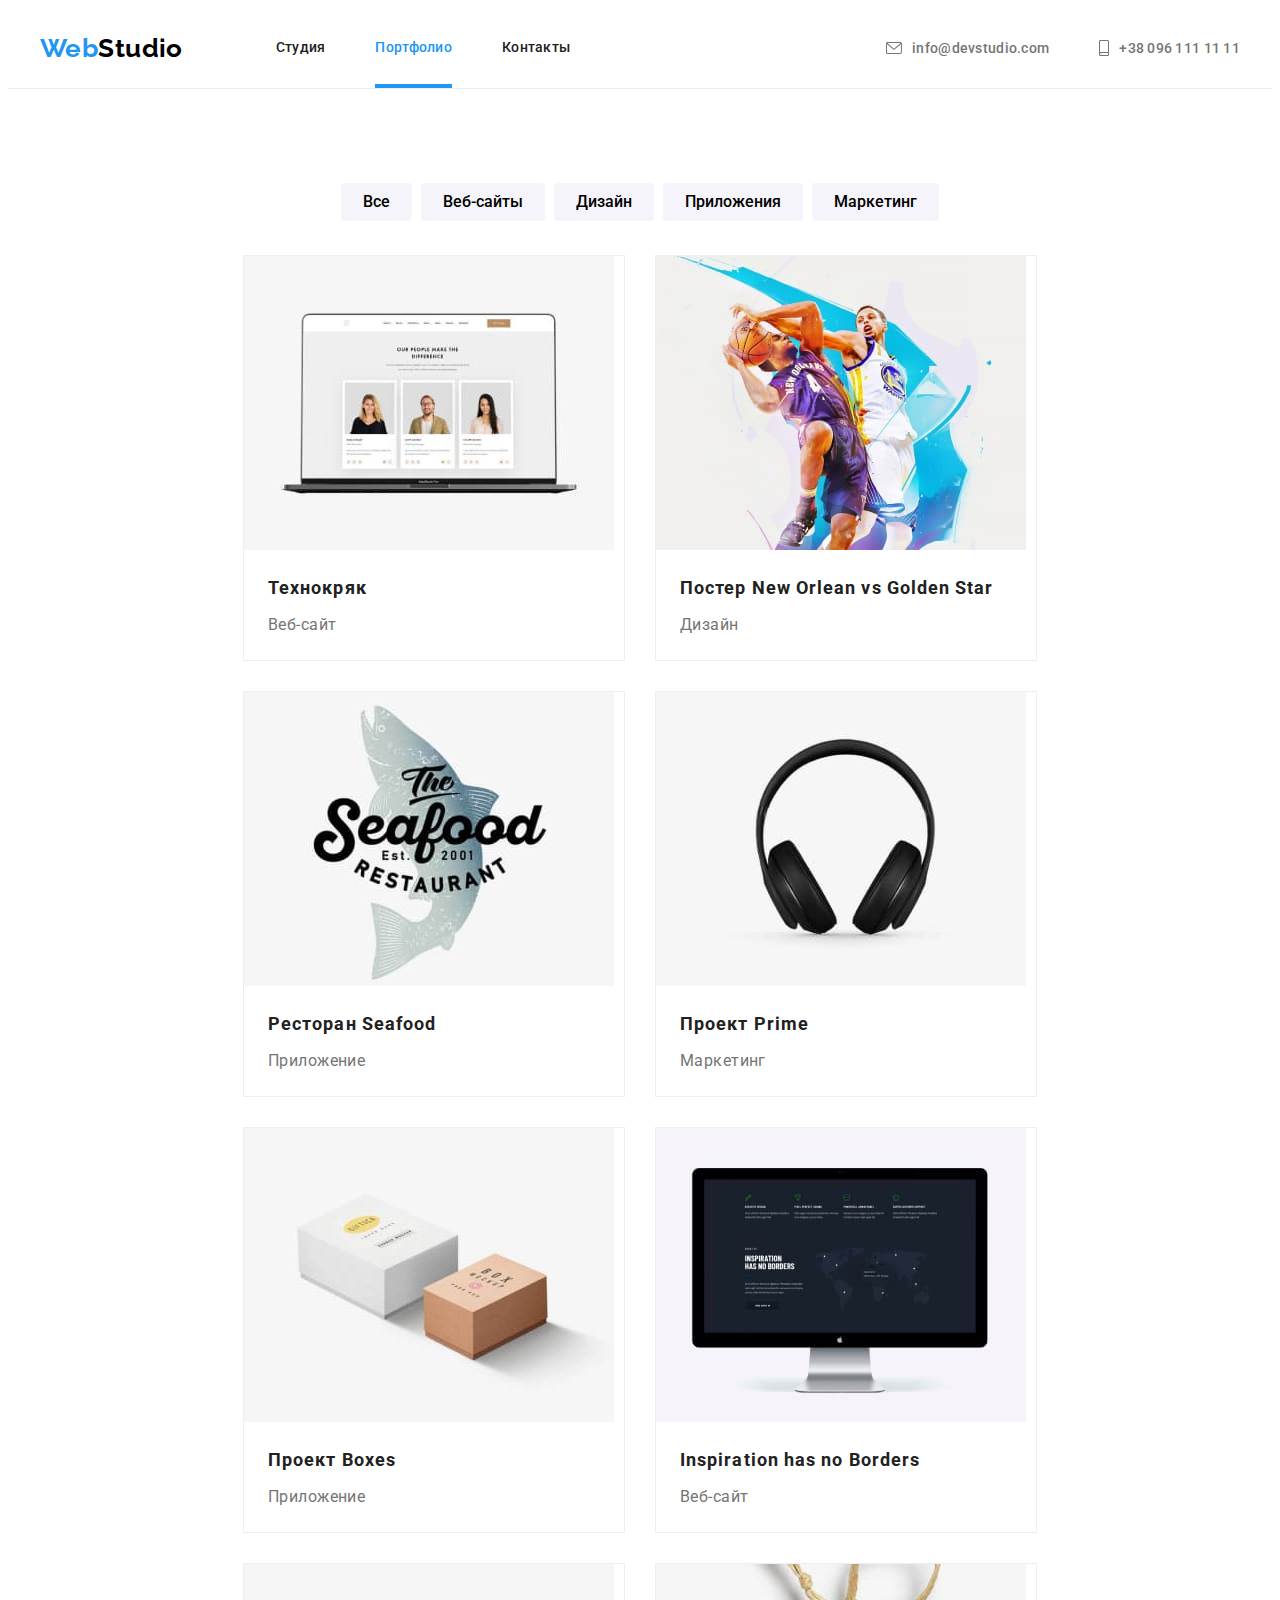
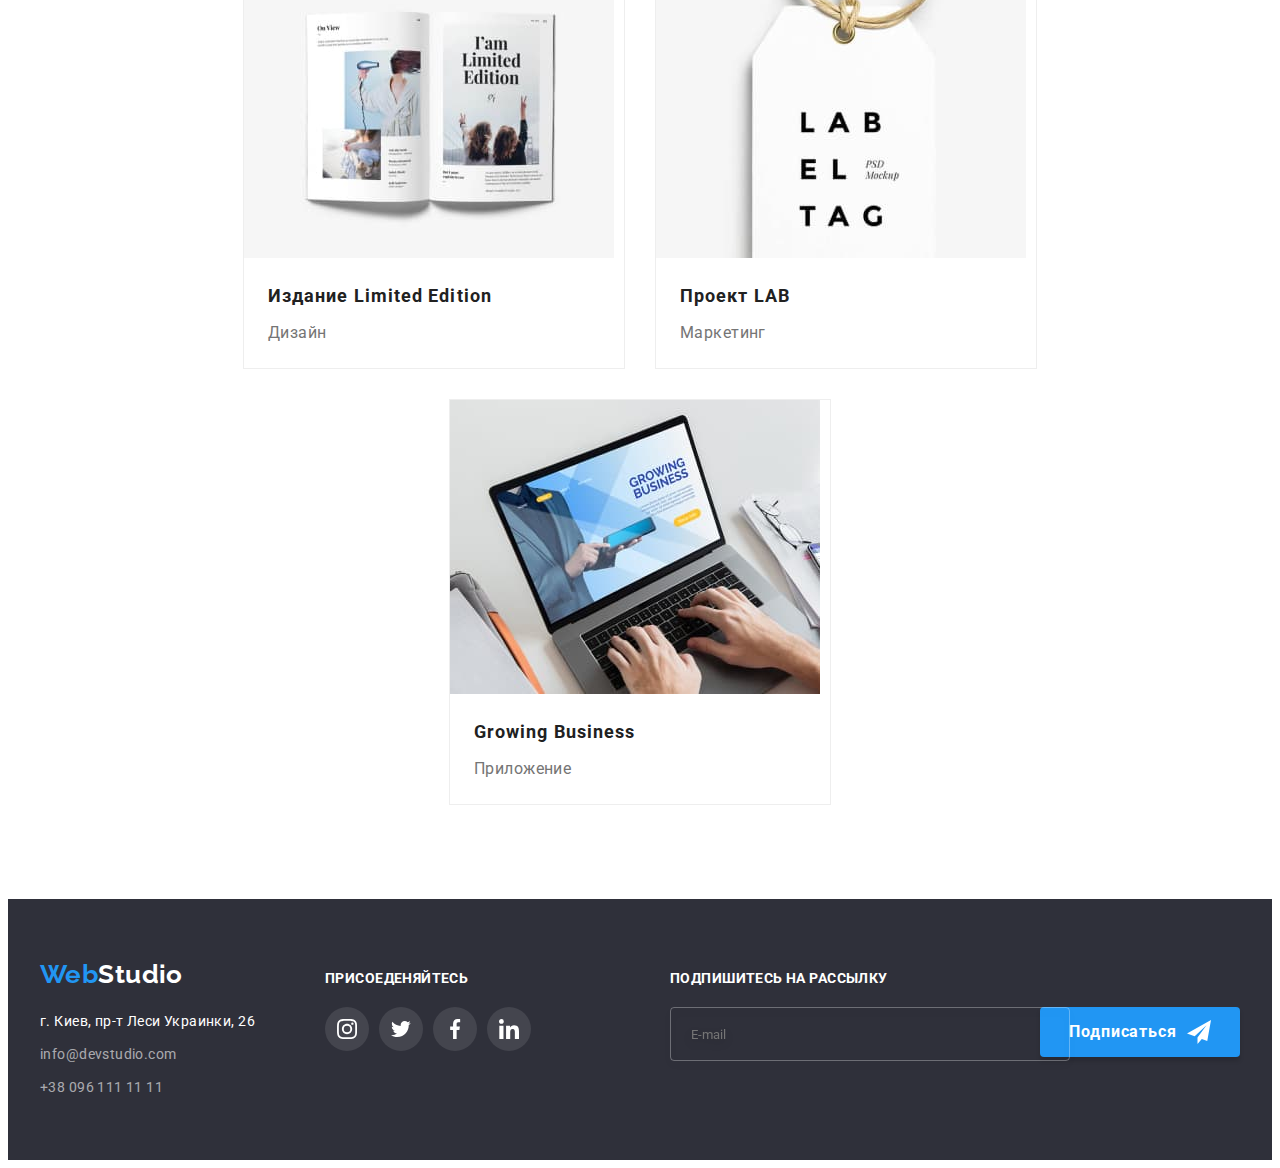
==== commit fac91626: "refactoring css into sass" ====
--- a/portfolio.html
+++ b/portfolio.html
@@ -16,7 +16,8 @@
       crossorigin="anonymous"
       referrerpolicy="no-referrer"
     />
-    <link rel="stylesheet" href="./css/styles.css" />
+    <link rel="stylesheet" href="./css/profile.min.css" />
+    <!-- <link rel="stylesheet" href="./css/styles.css" /> -->
   </head>
   <body>
     <!-- Шапка Сайта -->
@@ -56,7 +57,7 @@
               </li>
             </ul>
           </nav>
-          <div class="page-header__contact">
+          <div class="page-header__contact contact">
             <a
               href="mailto:info@devstudio.com"
               class="contact__item link page-header__link"
--- a/css/profile.min.css
+++ b/css/profile.min.css
@@ -0,0 +1,547 @@
+button,
+h1,
+h2,
+h3,
+h4,
+h5,
+h6,
+p,
+ul {
+  margin: 0;
+  padding: 0;
+}
+.list {
+  list-style: none;
+}
+.link {
+  text-decoration: none;
+}
+body {
+  color: #757575;
+  background-color: #fff;
+  font-family: "Roboto", sans-serif;
+  font-size: 14px;
+  letter-spacing: 0.03em;
+  line-height: 1.71;
+}
+img {
+  display: block;
+  max-width: 100%;
+  height: auto;
+}
+button,
+input,
+optgroup,
+select,
+textarea {
+  font-family: "Roboto", sans-serif;
+}
+.button {
+  cursor: pointer;
+  border-radius: 4px;
+  border: 0;
+}
+.button--big {
+  width: 200px;
+  height: 50px;
+  background-color: #2196f3;
+  color: #fff;
+  border-radius: 4px;
+  -webkit-box-shadow: 0px 4px 4px rgba(0, 0, 0, 0.15);
+  box-shadow: 0px 4px 4px rgba(0, 0, 0, 0.15);
+  font-size: 16px;
+  font-weight: 700;
+  line-height: 1.87;
+  letter-spacing: 0.06em;
+  -webkit-transition: background-color 250ms cubic-bezier(0.4, 0, 0.2, 1);
+  transition: background-color 250ms cubic-bezier(0.4, 0, 0.2, 1);
+}
+.button--big:hover,
+.button--big:focus {
+  background-color: #188ce8;
+}
+.container {
+  width: 1200px;
+  padding-left: 15px;
+  padding-right: 15px;
+  margin: 0 auto;
+}
+.logo {
+  display: inline-block;
+  text-decoration: none;
+  font-family: "Raleway", sans-serif;
+  font-weight: 700;
+  line-height: 1.19;
+  font-size: 26px;
+}
+.logo__text--color--accent {
+  color: #2196f3;
+}
+.logo__text--color--black {
+  color: #000;
+}
+.logo__text--color--white {
+  color: #fff;
+}
+.nav__site-nav {
+  display: -webkit-box;
+  display: -ms-flexbox;
+  display: flex;
+  -webkit-box-align: center;
+  -ms-flex-align: center;
+  align-items: center;
+  -webkit-box-pack: center;
+  -ms-flex-pack: center;
+  justify-content: center;
+}
+.site-nav__item:not(:last-child) {
+  margin-right: 50px;
+}
+.site-nav__link {
+  position: relative;
+  display: block;
+  padding-top: 32px;
+  padding-bottom: 32px;
+  line-height: 1.14;
+  color: #212121;
+}
+.site-nav__link--current {
+  color: #2196f3;
+}
+.site-nav__link--current::after {
+  content: "";
+  position: absolute;
+  bottom: 0;
+  left: 0;
+  display: block;
+  width: 100%;
+  height: 4px;
+  background-color: #2196f3;
+}
+.contact {
+  display: -webkit-box;
+  display: -ms-flexbox;
+  display: flex;
+  -webkit-box-align: center;
+  -ms-flex-align: center;
+  align-items: center;
+  -webkit-box-pack: center;
+  -ms-flex-pack: center;
+  justify-content: center;
+}
+.contact__item {
+  display: -webkit-box;
+  display: -ms-flexbox;
+  display: flex;
+  -webkit-box-align: center;
+  -ms-flex-align: center;
+  align-items: center;
+  -webkit-box-pack: center;
+  -ms-flex-pack: center;
+  justify-content: center;
+  color: #757575;
+  line-height: normal;
+}
+.contact__item:not(:last-child) {
+  margin-right: 50px;
+}
+.contact__icon {
+  margin-right: 10px;
+  fill: #757575;
+  -webkit-transition: fill 250ms cubic-bezier(0.4, 0, 0.2, 1);
+  transition: fill 250ms cubic-bezier(0.4, 0, 0.2, 1);
+}
+.contact__item:hover .contact__icon,
+.contact__item:focus .contact__icon {
+  fill: #2196f3;
+}
+.page-header {
+  border-bottom: 1px solid #ececec;
+}
+.page-header__layout {
+  display: -webkit-box;
+  display: -ms-flexbox;
+  display: flex;
+  -webkit-box-align: center;
+  -ms-flex-align: center;
+  align-items: center;
+  -webkit-box-pack: center;
+  -ms-flex-pack: center;
+  justify-content: center;
+  height: 80px;
+  width: 100%;
+}
+.page-header__nav {
+  display: -webkit-box;
+  display: -ms-flexbox;
+  display: flex;
+  -webkit-box-align: center;
+  -ms-flex-align: center;
+  align-items: center;
+  -webkit-box-pack: center;
+  -ms-flex-pack: center;
+  justify-content: center;
+}
+.page-header__logo {
+  margin-right: 93px;
+}
+.page-header__contact {
+  margin-left: auto;
+}
+.page-header__link {
+  font-weight: 500;
+  letter-spacing: 0.02em;
+  -webkit-transition: color 250ms cubic-bezier(0.4, 0, 0.2, 1);
+  transition: color 250ms cubic-bezier(0.4, 0, 0.2, 1);
+}
+.page-header__link:hover,
+.page-header__link:focus {
+  color: #2196f3;
+}
+.section {
+  padding-top: 94px;
+  padding-bottom: 94px;
+}
+.section-title {
+  color: #212121;
+  font-weight: 700;
+  margin: 0 auto 50px;
+  font-size: 36px;
+  line-height: 1.16;
+  text-align: center;
+}
+.section--no-btm-padding {
+  padding-bottom: 0;
+}
+.section--bg-color--gray {
+  background-color: #f5f4fa;
+}
+.filter-list {
+  display: -webkit-box;
+  display: -ms-flexbox;
+  display: flex;
+  -webkit-box-align: center;
+  -ms-flex-align: center;
+  align-items: center;
+  -webkit-box-pack: center;
+  -ms-flex-pack: center;
+  justify-content: center;
+  margin-bottom: 34px;
+}
+.filter-list__item {
+  display: inline-block;
+}
+.filter-list__item:not(:last-child) {
+  margin-right: 9px;
+}
+.filter-list__button {
+  position: relative;
+  background-color: #f5f4fa;
+  font-weight: 500;
+  font-size: 16px;
+  line-height: 1.63;
+  padding: 6px 22px;
+  -webkit-transition: color 250ms cubic-bezier(0.4, 0, 0.2, 1),
+    background-color 250ms cubic-bezier(0.4, 0, 0.2, 1);
+  transition: color 250ms cubic-bezier(0.4, 0, 0.2, 1),
+    background-color 250ms cubic-bezier(0.4, 0, 0.2, 1);
+}
+.filter-list__button::before {
+  content: " ";
+  position: absolute;
+  top: 0;
+  right: 0;
+  bottom: 0;
+  left: 0;
+  border-radius: 4px;
+  -webkit-box-shadow: 0px 3px 1px rgba(0, 0, 0, 0.1),
+    0px 1px 2px rgba(0, 0, 0, 0.08), 0px 2px 2px rgba(0, 0, 0, 0.12);
+  box-shadow: 0px 3px 1px rgba(0, 0, 0, 0.1), 0px 1px 2px rgba(0, 0, 0, 0.08),
+    0px 2px 2px rgba(0, 0, 0, 0.12);
+  opacity: 0;
+  -webkit-transition: opacity 250ms cubic-bezier(0.4, 0, 0.2, 1);
+  transition: opacity 250ms cubic-bezier(0.4, 0, 0.2, 1);
+}
+.filter-list__button:hover::before,
+.filter-list__button:focus:before {
+  opacity: 1;
+}
+.filter-list__button:hover,
+.filter-list__button:focus {
+  background-color: #2196f3;
+  color: #fff;
+}
+.project-set {
+  display: -webkit-box;
+  display: -ms-flexbox;
+  display: flex;
+  -webkit-box-align: center;
+  -ms-flex-align: center;
+  align-items: center;
+  -webkit-box-pack: center;
+  -ms-flex-pack: center;
+  justify-content: center;
+  -ms-flex-wrap: wrap;
+  flex-wrap: wrap;
+  margin-right: -30px;
+  margin-bottom: -30px;
+}
+.project-set__item {
+  -ms-flex-preferred-size: calc((100% / 3) - 30px);
+  flex-basis: calc((100% / 3) - 30px);
+  margin-right: 30px;
+  margin-bottom: 30px;
+  border: 1px solid #eee;
+}
+.project-card {
+  display: block;
+  position: relative;
+  color: inherit;
+  width: 100%;
+  height: 100%;
+}
+.project-card::before {
+  content: " ";
+  position: absolute;
+  top: 0;
+  right: 0;
+  bottom: 0;
+  left: 0;
+  -webkit-box-shadow: 0px 1px 1px rgba(0, 0, 0, 0.12),
+    0px 4px 4px rgba(0, 0, 0, 0.06), 1px 4px 6px rgba(0, 0, 0, 0.16);
+  box-shadow: 0px 1px 1px rgba(0, 0, 0, 0.12), 0px 4px 4px rgba(0, 0, 0, 0.06),
+    1px 4px 6px rgba(0, 0, 0, 0.16);
+  opacity: 0;
+  -webkit-transition: opacity trans-time cubic-const;
+  transition: opacity trans-time cubic-const;
+}
+.project-card:hover::before,
+.project-card:focus::before {
+  opacity: 1;
+}
+.project-card__label {
+  padding: 20px 24px;
+  text-align: left;
+}
+.project-card__title {
+  font-weight: 700;
+  color: #212121;
+  font-size: 18px;
+  line-height: 2;
+  letter-spacing: 0.06em;
+  margin-bottom: 4px;
+}
+.project-card__text {
+  font-size: 16px;
+  line-height: 1.88;
+}
+.project-card__thumb {
+  position: relative;
+  overflow: hidden;
+}
+.project-card__overlay {
+  display: -webkit-box;
+  display: -ms-flexbox;
+  display: flex;
+  -webkit-box-align: center;
+  -ms-flex-align: center;
+  align-items: center;
+  -webkit-box-pack: center;
+  -ms-flex-pack: center;
+  justify-content: center;
+  position: absolute;
+  top: 0;
+  left: 0;
+  width: 100%;
+  height: 101%;
+  background-color: rgba(33, 150, 243, 0.9);
+  -webkit-transform: translateY(100%);
+  transform: translateY(100%);
+  -webkit-transition: -webkit-transform 250ms cubic-bezier(0.4, 0, 0.2, 1);
+  transition: -webkit-transform 250ms cubic-bezier(0.4, 0, 0.2, 1);
+  transition: transform 250ms cubic-bezier(0.4, 0, 0.2, 1);
+  transition: transform 250ms cubic-bezier(0.4, 0, 0.2, 1),
+    -webkit-transform 250ms cubic-bezier(0.4, 0, 0.2, 1);
+}
+.project-card:hover .project-card__overlay,
+.project-card:focus .project-card__overlay {
+  -webkit-transform: translateY(0);
+  transform: translateY(0);
+}
+.project-card__overlay-text {
+  padding-left: 24px;
+  padding-right: 24px;
+  color: #fff;
+  font-size: 18px;
+  line-height: 1.56;
+}
+.social-list {
+  display: -webkit-box;
+  display: -ms-flexbox;
+  display: flex;
+  -webkit-box-align: center;
+  -ms-flex-align: center;
+  align-items: center;
+  -webkit-box-pack: center;
+  -ms-flex-pack: center;
+  justify-content: center;
+  -ms-flex-preferred-size: calc((100% / 4) - 10px);
+  flex-basis: calc((100% / 4) - 10px);
+  margin-right: -10px;
+}
+.social-list__item {
+  display: block;
+  width: 44px;
+  height: 44px;
+  text-align: center;
+  margin-right: 10px;
+}
+.social-list__icon {
+  width: 20px;
+  height: 20px;
+  fill: #afb1b8;
+  -webkit-transition: fill 250ms cubic-bezier(0.4, 0, 0.2, 1);
+  transition: fill 250ms cubic-bezier(0.4, 0, 0.2, 1);
+}
+.social-list__link:focus .social-list__icon,
+.social-list__link:hover .social-list__icon {
+  fill: #fff;
+}
+.social-list__link {
+  border-radius: 50%;
+  width: 100%;
+  height: 100%;
+  display: -webkit-box;
+  display: -ms-flexbox;
+  display: flex;
+  -webkit-box-align: center;
+  -ms-flex-align: center;
+  align-items: center;
+  -webkit-box-pack: center;
+  -ms-flex-pack: center;
+  justify-content: center;
+  -webkit-transition: background-color 250ms cubic-bezier(0.4, 0, 0.2, 1);
+  transition: background-color 250ms cubic-bezier(0.4, 0, 0.2, 1);
+}
+.social-list__link:hover,
+.social-list__link:focus {
+  background-color: #2196f3;
+}
+.social-list__icon--fill--white {
+  fill: #fff;
+}
+.social-list__link--non-opacity {
+  background-color: rgba(255, 255, 255, 0.1);
+}
+.footer {
+  padding-top: 60px;
+  padding-bottom: 60px;
+  background-color: #2f303a;
+}
+.footer-layout {
+  display: -webkit-box;
+  display: -ms-flexbox;
+  display: flex;
+  -webkit-box-pack: center;
+  -ms-flex-pack: center;
+  justify-content: center;
+}
+.footer__logo {
+  margin-bottom: 20px;
+}
+.logo__text--color--white {
+  color: #fff;
+}
+.footer__column--left {
+  margin-right: 70px;
+}
+.footer__column--middle {
+  margin-right: auto;
+}
+.footer__social,
+.footer__subscribe {
+  padding-top: 12px;
+}
+.footer__join-text {
+  display: block;
+  line-height: 1.14;
+  color: #fff;
+  text-transform: uppercase;
+  margin-bottom: 20px;
+}
+.address__text {
+  color: #fff;
+}
+.address {
+  font-style: normal;
+  display: -webkit-box;
+  display: -ms-flexbox;
+  display: flex;
+  -webkit-box-orient: vertical;
+  -webkit-box-direction: normal;
+  -ms-flex-direction: column;
+  flex-direction: column;
+}
+.address > *:not(:last-child) {
+  margin-bottom: 9px;
+}
+.address__link {
+  color: rgba(255, 255, 255, 0.6);
+  -webkit-transition: color 250ms cubic-bezier(0.4, 0, 0.2, 1);
+  transition: color 250ms cubic-bezier(0.4, 0, 0.2, 1);
+}
+.address__link:hover,
+.address__link:focus {
+  color: #2196f3;
+}
+.subscription-form {
+  display: -webkit-box;
+  display: -ms-flexbox;
+  display: flex;
+  -webkit-box-align: center;
+  -ms-flex-align: center;
+  align-items: center;
+  -webkit-box-pack: center;
+  -ms-flex-pack: center;
+  justify-content: center;
+  height: 50px;
+}
+.subscription-form__field {
+  display: block;
+  min-width: 358px;
+  height: 100%;
+  margin-right: 12px;
+}
+.subscription-form__input {
+  width: 100%;
+  height: 100%;
+  color: #fff;
+  background-color: inherit;
+  border: 1px solid rgba(255, 255, 255, 0.3);
+  -webkit-filter: drop-shadow(0px 4px 4px rgba(0, 0, 0, 0.15));
+  filter: drop-shadow(0px 4px 4px rgba(0, 0, 0, 0.15));
+  border-radius: 4px;
+  margin: 0;
+  padding-left: 20px;
+  padding-right: 20px;
+}
+.subscription-form__button {
+  display: -webkit-box;
+  display: -ms-flexbox;
+  display: flex;
+  -webkit-box-align: center;
+  -ms-flex-align: center;
+  align-items: center;
+  -webkit-box-pack: center;
+  -ms-flex-pack: center;
+  justify-content: center;
+}
+.sub-button__text {
+  margin-right: 10px;
+}
+.sub-button__icon {
+  fill: #fff;
+  width: 24px;
+  height: 24px;
+}
+/*# sourceMappingURL=profile.min.css.map */
